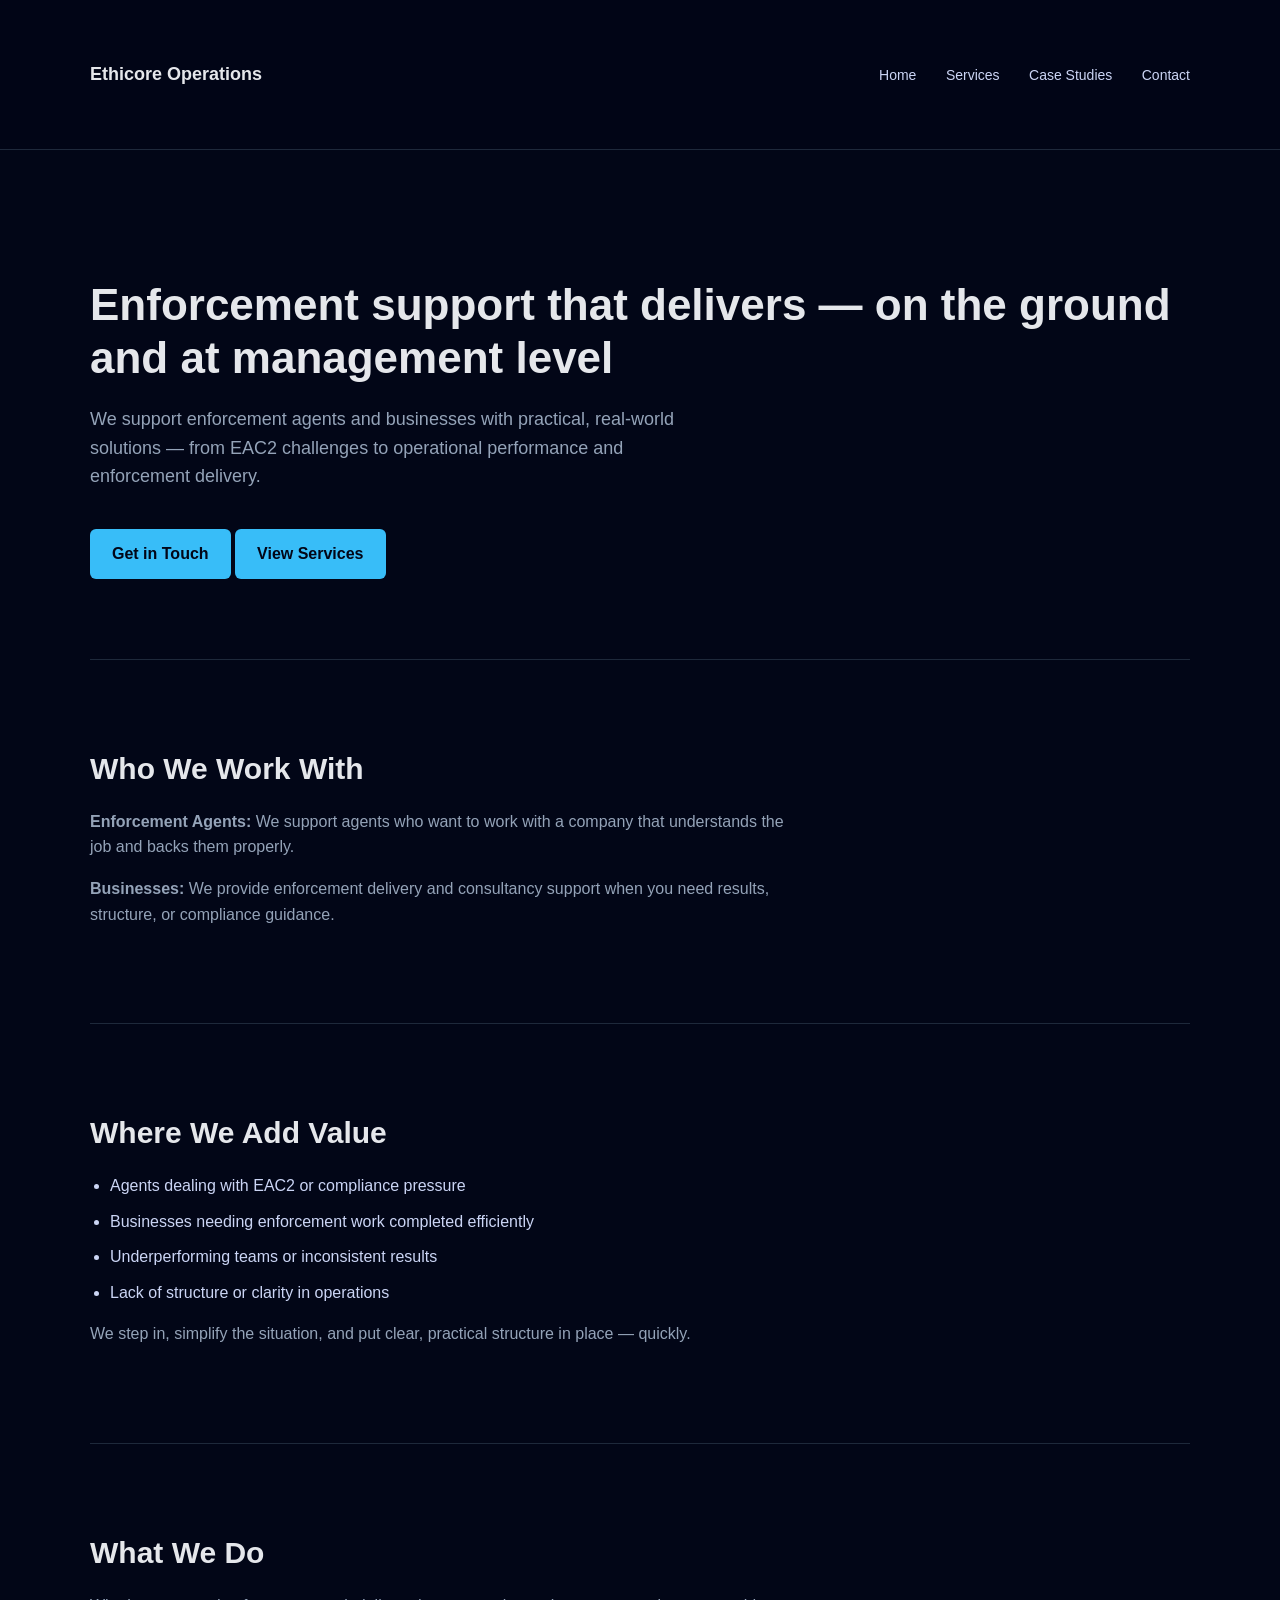
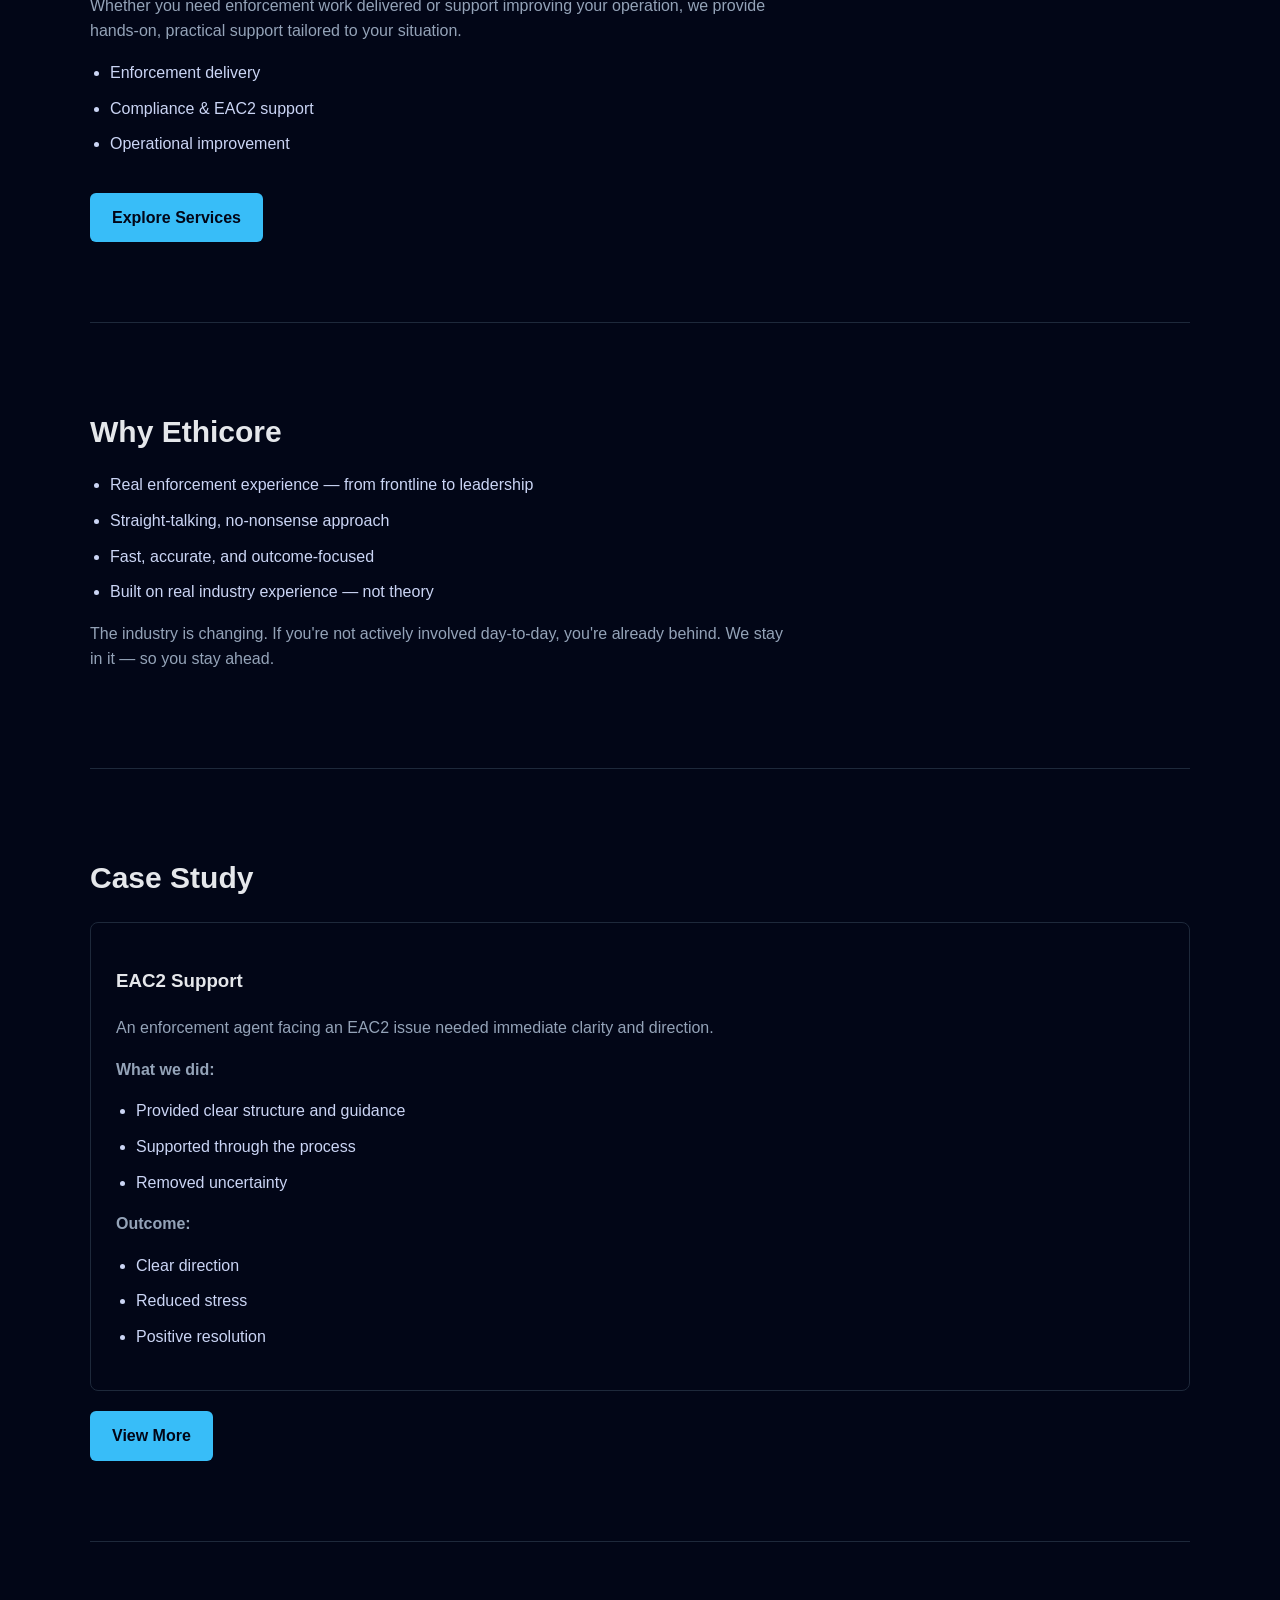
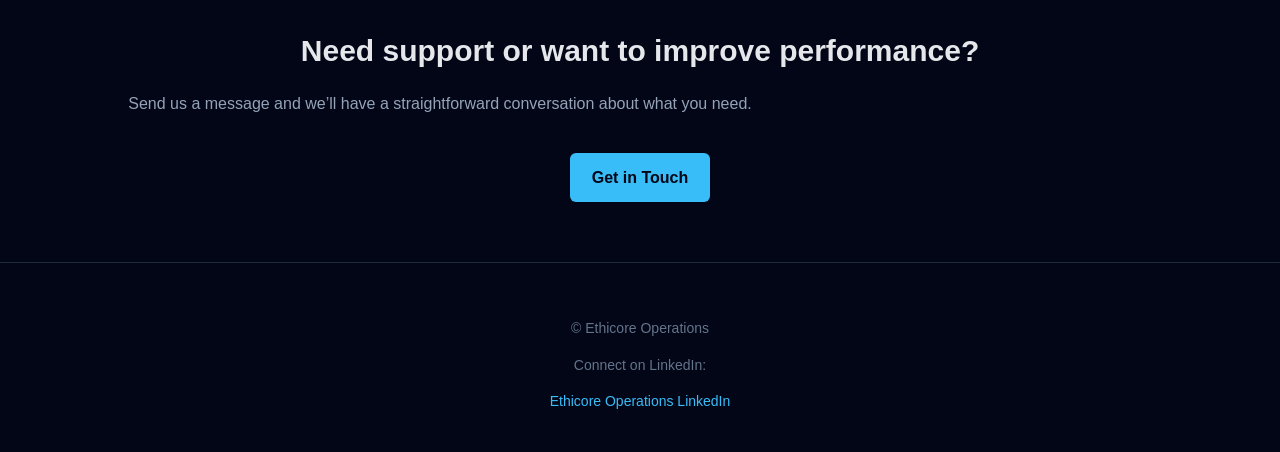
==== index.html @ 74d8255e "Add files via upload" ====
<!DOCTYPE html>
<html>
<head>
    <title>Ethicore Operations</title>
    <link rel="stylesheet" href="/styles.css">
</head>
<body>

<header>
    <div class="container">
        <nav>
            <div><strong>Ethicore Operations</strong></div>
            <div>
                <a href="index.html">Home</a>
                <a href="services.html">Services</a>
                <a href="case-studies.html">Case Studies</a>
                <a href="contact.html">Contact</a>
            </div>
        </nav>
    </div>
</header>

<!-- HERO -->
<div class="container hero">
    <h1>Enforcement support that delivers — on the ground and at management level</h1>
    <p>We support enforcement agents and businesses with practical, real-world solutions — from EAC2 challenges to operational performance and enforcement delivery.</p>
    <a class="button" href="contact.html">Get in Touch</a>
    <a class="button" href="services.html">View Services</a>
</div>

<!-- WHO WE WORK WITH -->
<div class="container section">
    <h2>Who We Work With</h2>
    <p><strong>Enforcement Agents:</strong> We support agents who want to work with a company that understands the job and backs them properly.</p>
    <p><strong>Businesses:</strong> We provide enforcement delivery and consultancy support when you need results, structure, or compliance guidance.</p>
</div>

<!-- PROBLEMS -->
<div class="container section">
    <h2>Where We Add Value</h2>
    <ul>
        <li>Agents dealing with EAC2 or compliance pressure</li>
        <li>Businesses needing enforcement work completed efficiently</li>
        <li>Underperforming teams or inconsistent results</li>
        <li>Lack of structure or clarity in operations</li>
    </ul>

    <p>We step in, simplify the situation, and put clear, practical structure in place — quickly.</p>
</div>

<!-- SERVICES SNAPSHOT -->
<div class="container section">
    <h2>What We Do</h2>
    <p>Whether you need enforcement work delivered or support improving your operation, we provide hands-on, practical support tailored to your situation.</p>
    
    <ul>
        <li>Enforcement delivery</li>
        <li>Compliance & EAC2 support</li>
        <li>Operational improvement</li>
    </ul>

    <a class="button" href="services.html">Explore Services</a>
</div>

<!-- WHY US -->
<div class="container section">
    <h2>Why Ethicore</h2>
    <ul>
        <li>Real enforcement experience — from frontline to leadership</li>
        <li>Straight-talking, no-nonsense approach</li>
        <li>Fast, accurate, and outcome-focused</li>
        <li>Built on real industry experience — not theory</li>
    </ul>

    <p>The industry is changing. If you're not actively involved day-to-day, you're already behind. We stay in it — so you stay ahead.</p>
</div>

<!-- CASE STUDY PREVIEW -->
<div class="container section">
    <h2>Case Study</h2>

    <div class="card">
        <h3>EAC2 Support</h3>
        <p>An enforcement agent facing an EAC2 issue needed immediate clarity and direction.</p>

        <p><strong>What we did:</strong></p>
        <ul>
            <li>Provided clear structure and guidance</li>
            <li>Supported through the process</li>
            <li>Removed uncertainty</li>
        </ul>

        <p><strong>Outcome:</strong></p>
        <ul>
            <li>Clear direction</li>
            <li>Reduced stress</li>
            <li>Positive resolution</li>
        </ul>
    </div>

    <a class="button" href="case-studies.html">View More</a>
</div>

<!-- CTA -->
<div class="container section cta">
    <h2>Need support or want to improve performance?</h2>
    <p>Send us a message and we’ll have a straightforward conversation about what you need.</p>
    <a class="button" href="contact.html">Get in Touch</a>
</div>

<!-- FOOTER -->
<div class="footer">
    <p>© Ethicore Operations</p>
    <p>Connect on LinkedIn:</p>
    <a href="https://www.linkedin.com/company/ethicore-operations/" target="_blank">
        Ethicore Operations LinkedIn
    </a>
</div>

</body>
</html>
---- styles.css ----
/* RESET */
body {
    margin: 0;
    font-family: -apple-system, BlinkMacSystemFont, "Segoe UI", Roboto, Arial, sans-serif;
    background-color: #020617;
    color: #e5e7eb;
    line-height: 1.6;
}

/* LAYOUT */
.container {
    width: 90%;
    max-width: 1100px;
    margin: auto;
    padding: 60px 0;
}

/* HEADER */
header {
    background: rgba(2, 6, 23, 0.9);
    border-bottom: 1px solid #1e293b;
    position: sticky;
    top: 0;
    backdrop-filter: blur(6px);
    z-index: 100;
}

nav {
    display: flex;
    justify-content: space-between;
    align-items: center;
}

nav strong {
    font-size: 18px;
}

nav a {
    color: #cbd5f5;
    margin-left: 25px;
    text-decoration: none;
    font-size: 14px;
    transition: 0.2s;
}

nav a:hover {
    color: #38bdf8;
}

/* HERO */
.hero {
    padding: 100px 0 80px 0;
}

.hero h1 {
    font-size: 44px;
    line-height: 1.2;
    margin-bottom: 20px;
}

.hero p {
    font-size: 18px;
    color: #94a3b8;
    max-width: 600px;
}

/* SECTIONS */
.section {
    border-top: 1px solid #1e293b;
}

.section h2 {
    font-size: 30px;
    margin-bottom: 10px;
}

.section p {
    color: #94a3b8;
    max-width: 700px;
}

/* LISTS */
ul {
    padding-left: 20px;
}

ul li {
    margin-bottom: 10px;
    color: #cbd5f5;
}

/* BUTTONS */
.button {
    display: inline-block;
    padding: 12px 22px;
    background: #38bdf8;
    color: #020617;
    text-decoration: none;
    margin-top: 20px;
    border-radius: 6px;
    font-weight: 600;
    transition: all 0.25s ease;
}

.button:hover {
    background: #0ea5e9;
    transform: translateY(-2px);
}

/* CARD STYLE (for case studies later) */
.card {
    background: #020617;
    border: 1px solid #1e293b;
    padding: 25px;
    border-radius: 8px;
    margin-top: 20px;
}

/* CTA SECTION */
.cta {
    text-align: center;
}

.cta h2 {
    margin-bottom: 10px;
}

/* FOOTER */
.footer {
    text-align: center;
    padding: 40px 20px;
    background: #020617;
    border-top: 1px solid #1e293b;
    font-size: 14px;
    color: #64748b;
}

.footer a {
    color: #38bdf8;
    text-decoration: none;
}

.footer a:hover {
    text-decoration: underline;
}

/* SPACING IMPROVEMENTS */
.section + .section {
    margin-top: 20px;
}
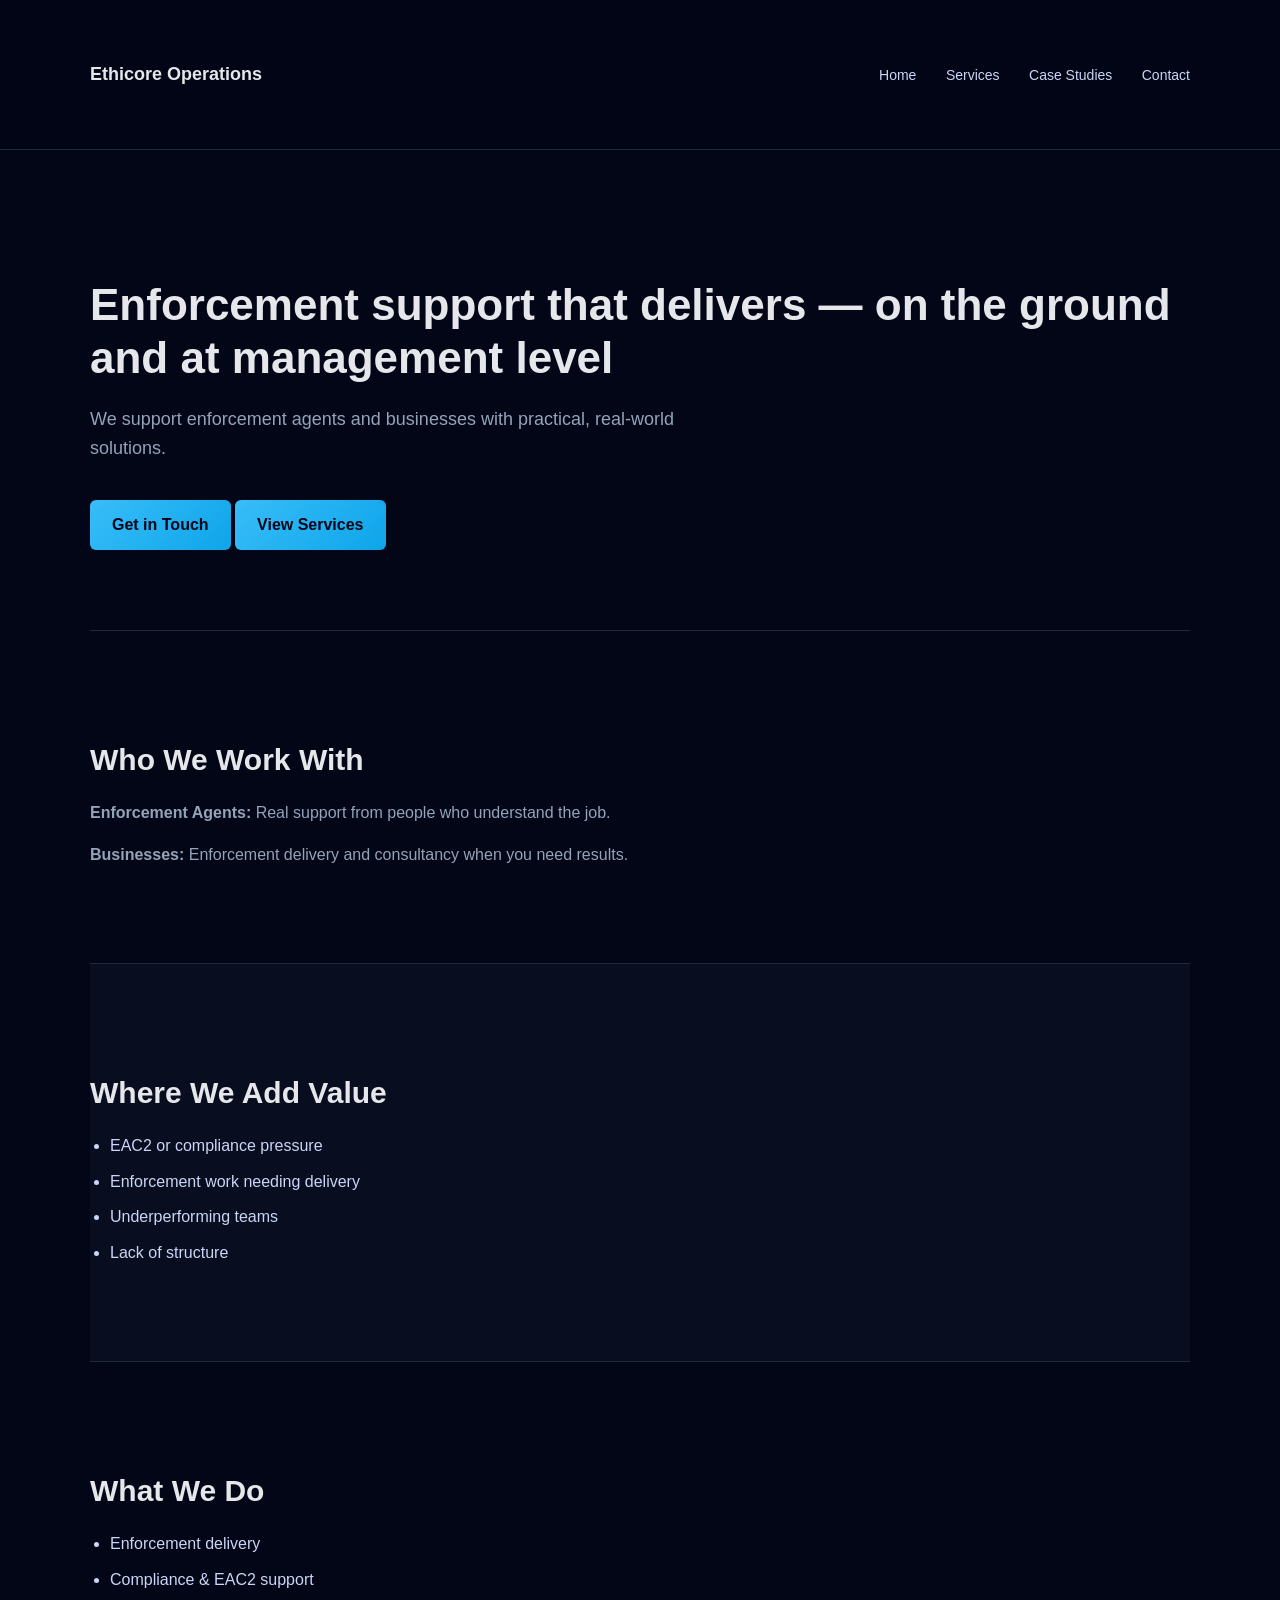
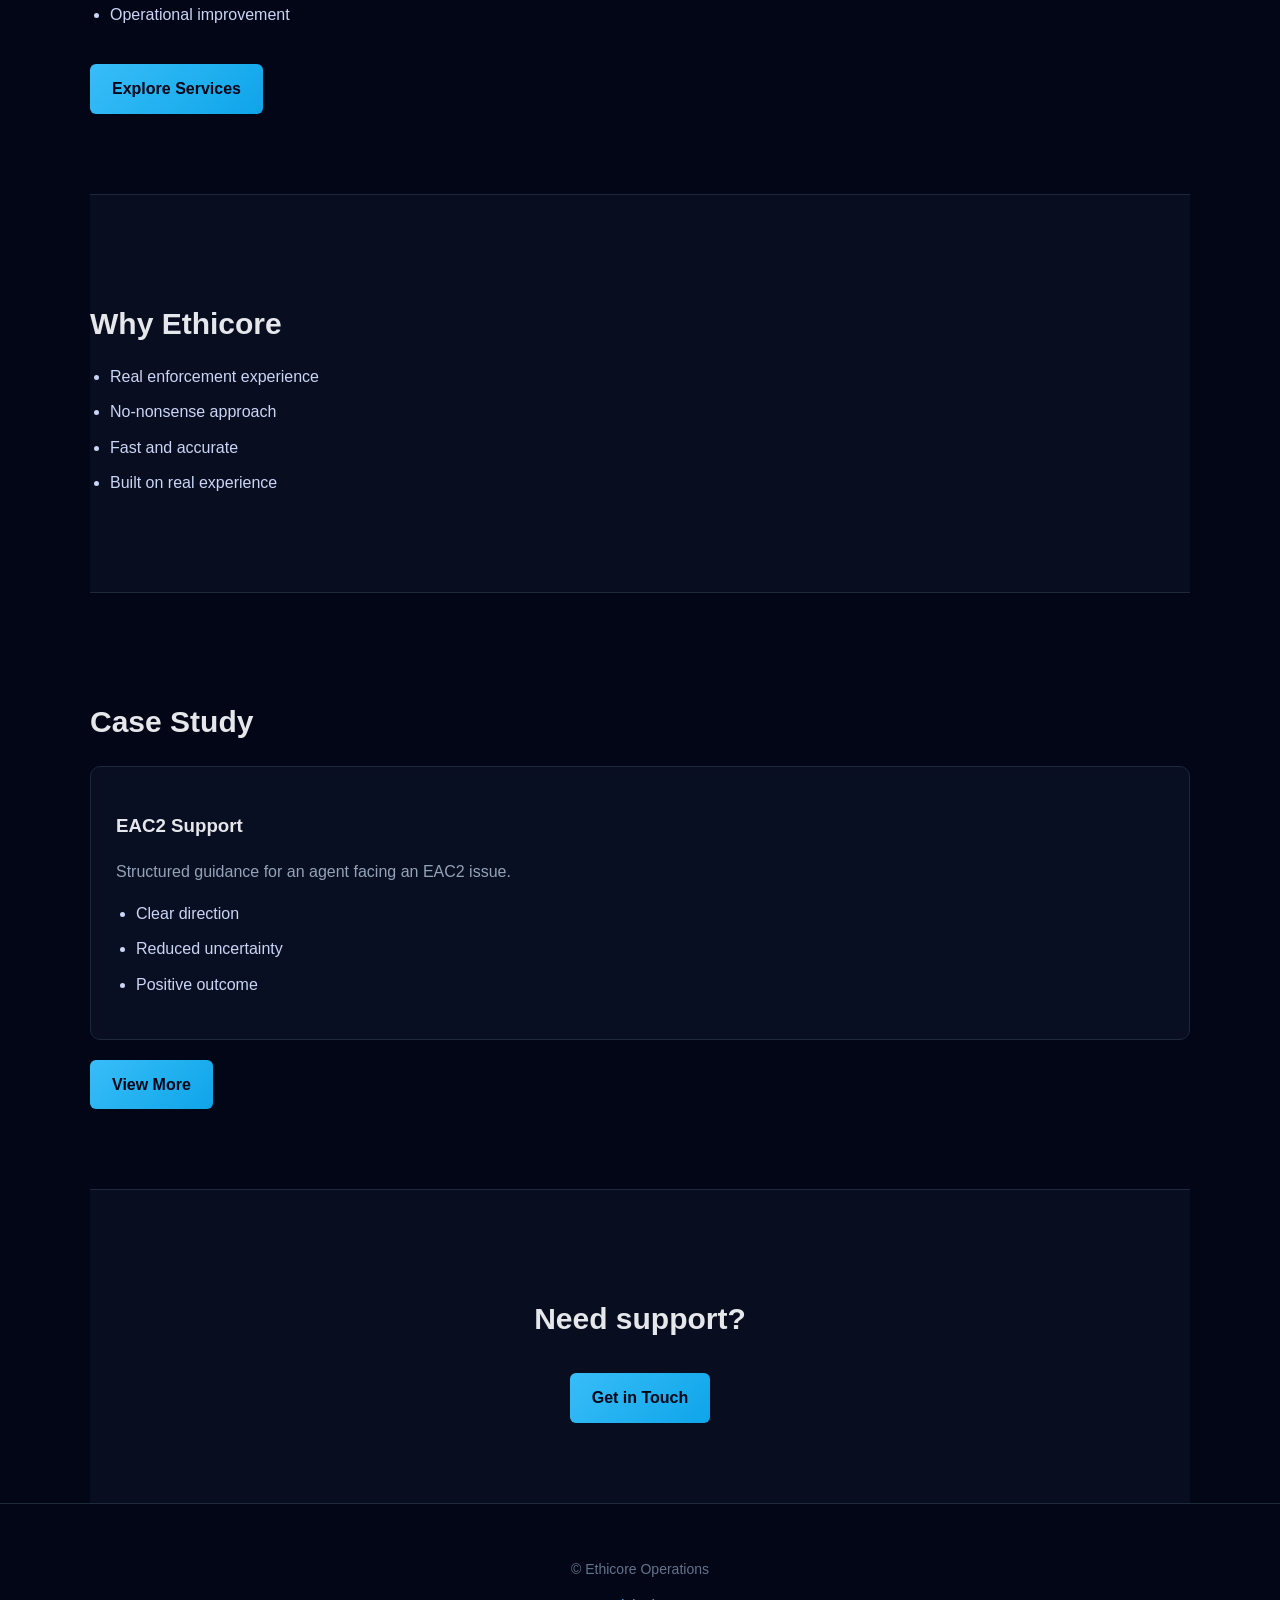
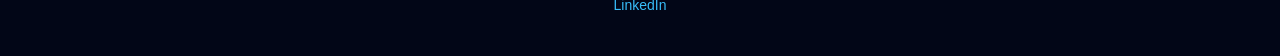
==== commit 472576db: "Add files via upload" ====
--- a/index.html
+++ b/index.html
@@ -23,97 +23,72 @@
 <!-- HERO -->
 <div class="container hero">
     <h1>Enforcement support that delivers — on the ground and at management level</h1>
-    <p>We support enforcement agents and businesses with practical, real-world solutions — from EAC2 challenges to operational performance and enforcement delivery.</p>
+    <p>We support enforcement agents and businesses with practical, real-world solutions.</p>
     <a class="button" href="contact.html">Get in Touch</a>
     <a class="button" href="services.html">View Services</a>
 </div>
 
-<!-- WHO WE WORK WITH -->
 <div class="container section">
     <h2>Who We Work With</h2>
-    <p><strong>Enforcement Agents:</strong> We support agents who want to work with a company that understands the job and backs them properly.</p>
-    <p><strong>Businesses:</strong> We provide enforcement delivery and consultancy support when you need results, structure, or compliance guidance.</p>
+    <p><strong>Enforcement Agents:</strong> Real support from people who understand the job.</p>
+    <p><strong>Businesses:</strong> Enforcement delivery and consultancy when you need results.</p>
 </div>
 
-<!-- PROBLEMS -->
-<div class="container section">
+<div class="container section alt">
     <h2>Where We Add Value</h2>
     <ul>
-        <li>Agents dealing with EAC2 or compliance pressure</li>
-        <li>Businesses needing enforcement work completed efficiently</li>
-        <li>Underperforming teams or inconsistent results</li>
-        <li>Lack of structure or clarity in operations</li>
+        <li>EAC2 or compliance pressure</li>
+        <li>Enforcement work needing delivery</li>
+        <li>Underperforming teams</li>
+        <li>Lack of structure</li>
     </ul>
-
-    <p>We step in, simplify the situation, and put clear, practical structure in place — quickly.</p>
 </div>
 
-<!-- SERVICES SNAPSHOT -->
 <div class="container section">
     <h2>What We Do</h2>
-    <p>Whether you need enforcement work delivered or support improving your operation, we provide hands-on, practical support tailored to your situation.</p>
-    
     <ul>
         <li>Enforcement delivery</li>
         <li>Compliance & EAC2 support</li>
         <li>Operational improvement</li>
     </ul>
-
     <a class="button" href="services.html">Explore Services</a>
 </div>
 
-<!-- WHY US -->
-<div class="container section">
+<div class="container section alt">
     <h2>Why Ethicore</h2>
     <ul>
-        <li>Real enforcement experience — from frontline to leadership</li>
-        <li>Straight-talking, no-nonsense approach</li>
-        <li>Fast, accurate, and outcome-focused</li>
-        <li>Built on real industry experience — not theory</li>
+        <li>Real enforcement experience</li>
+        <li>No-nonsense approach</li>
+        <li>Fast and accurate</li>
+        <li>Built on real experience</li>
     </ul>
-
-    <p>The industry is changing. If you're not actively involved day-to-day, you're already behind. We stay in it — so you stay ahead.</p>
 </div>
 
-<!-- CASE STUDY PREVIEW -->
 <div class="container section">
     <h2>Case Study</h2>
 
     <div class="card">
         <h3>EAC2 Support</h3>
-        <p>An enforcement agent facing an EAC2 issue needed immediate clarity and direction.</p>
-
-        <p><strong>What we did:</strong></p>
-        <ul>
-            <li>Provided clear structure and guidance</li>
-            <li>Supported through the process</li>
-            <li>Removed uncertainty</li>
-        </ul>
-
-        <p><strong>Outcome:</strong></p>
+        <p>Structured guidance for an agent facing an EAC2 issue.</p>
         <ul>
             <li>Clear direction</li>
-            <li>Reduced stress</li>
-            <li>Positive resolution</li>
+            <li>Reduced uncertainty</li>
+            <li>Positive outcome</li>
         </ul>
     </div>
 
     <a class="button" href="case-studies.html">View More</a>
 </div>
 
-<!-- CTA -->
-<div class="container section cta">
-    <h2>Need support or want to improve performance?</h2>
-    <p>Send us a message and we’ll have a straightforward conversation about what you need.</p>
+<div class="container section alt cta">
+    <h2>Need support?</h2>
     <a class="button" href="contact.html">Get in Touch</a>
 </div>
 
-<!-- FOOTER -->
 <div class="footer">
     <p>© Ethicore Operations</p>
-    <p>Connect on LinkedIn:</p>
     <a href="https://www.linkedin.com/company/ethicore-operations/" target="_blank">
-        Ethicore Operations LinkedIn
+        LinkedIn
     </a>
 </div>
 
--- a/styles.css
+++ b/styles.css
@@ -2,7 +2,7 @@
 body {
     margin: 0;
     font-family: -apple-system, BlinkMacSystemFont, "Segoe UI", Roboto, Arial, sans-serif;
-    background-color: #020617;
+    background: linear-gradient(180deg, #020617 0%, #020617 100%);
     color: #e5e7eb;
     line-height: 1.6;
 }
@@ -66,9 +66,16 @@
 
 /* SECTIONS */
 .section {
+    padding: 80px 0;
     border-top: 1px solid #1e293b;
 }
 
+/* OPTIONAL ALT BACKGROUND (use class="section alt" in HTML if needed) */
+.section.alt {
+    background: rgba(15, 23, 42, 0.5);
+}
+
+/* HEADINGS */
 .section h2 {
     font-size: 30px;
     margin-bottom: 10px;
@@ -93,7 +100,7 @@
 .button {
     display: inline-block;
     padding: 12px 22px;
-    background: #38bdf8;
+    background: linear-gradient(135deg, #38bdf8, #0ea5e9);
     color: #020617;
     text-decoration: none;
     margin-top: 20px;
@@ -103,20 +110,27 @@
 }
 
 .button:hover {
-    background: #0ea5e9;
     transform: translateY(-2px);
+    box-shadow: 0 8px 20px rgba(56, 189, 248, 0.3);
 }
 
-/* CARD STYLE (for case studies later) */
+/* CARDS */
 .card {
-    background: #020617;
+    background: rgba(15, 23, 42, 0.6);
     border: 1px solid #1e293b;
     padding: 25px;
-    border-radius: 8px;
+    border-radius: 10px;
     margin-top: 20px;
+    backdrop-filter: blur(6px);
+    transition: 0.25s;
 }
 
-/* CTA SECTION */
+.card:hover {
+    border-color: #38bdf8;
+    transform: translateY(-3px);
+}
+
+/* CTA */
 .cta {
     text-align: center;
 }
@@ -142,9 +156,4 @@
 
 .footer a:hover {
     text-decoration: underline;
-}
-
-/* SPACING IMPROVEMENTS */
-.section + .section {
-    margin-top: 20px;
 }
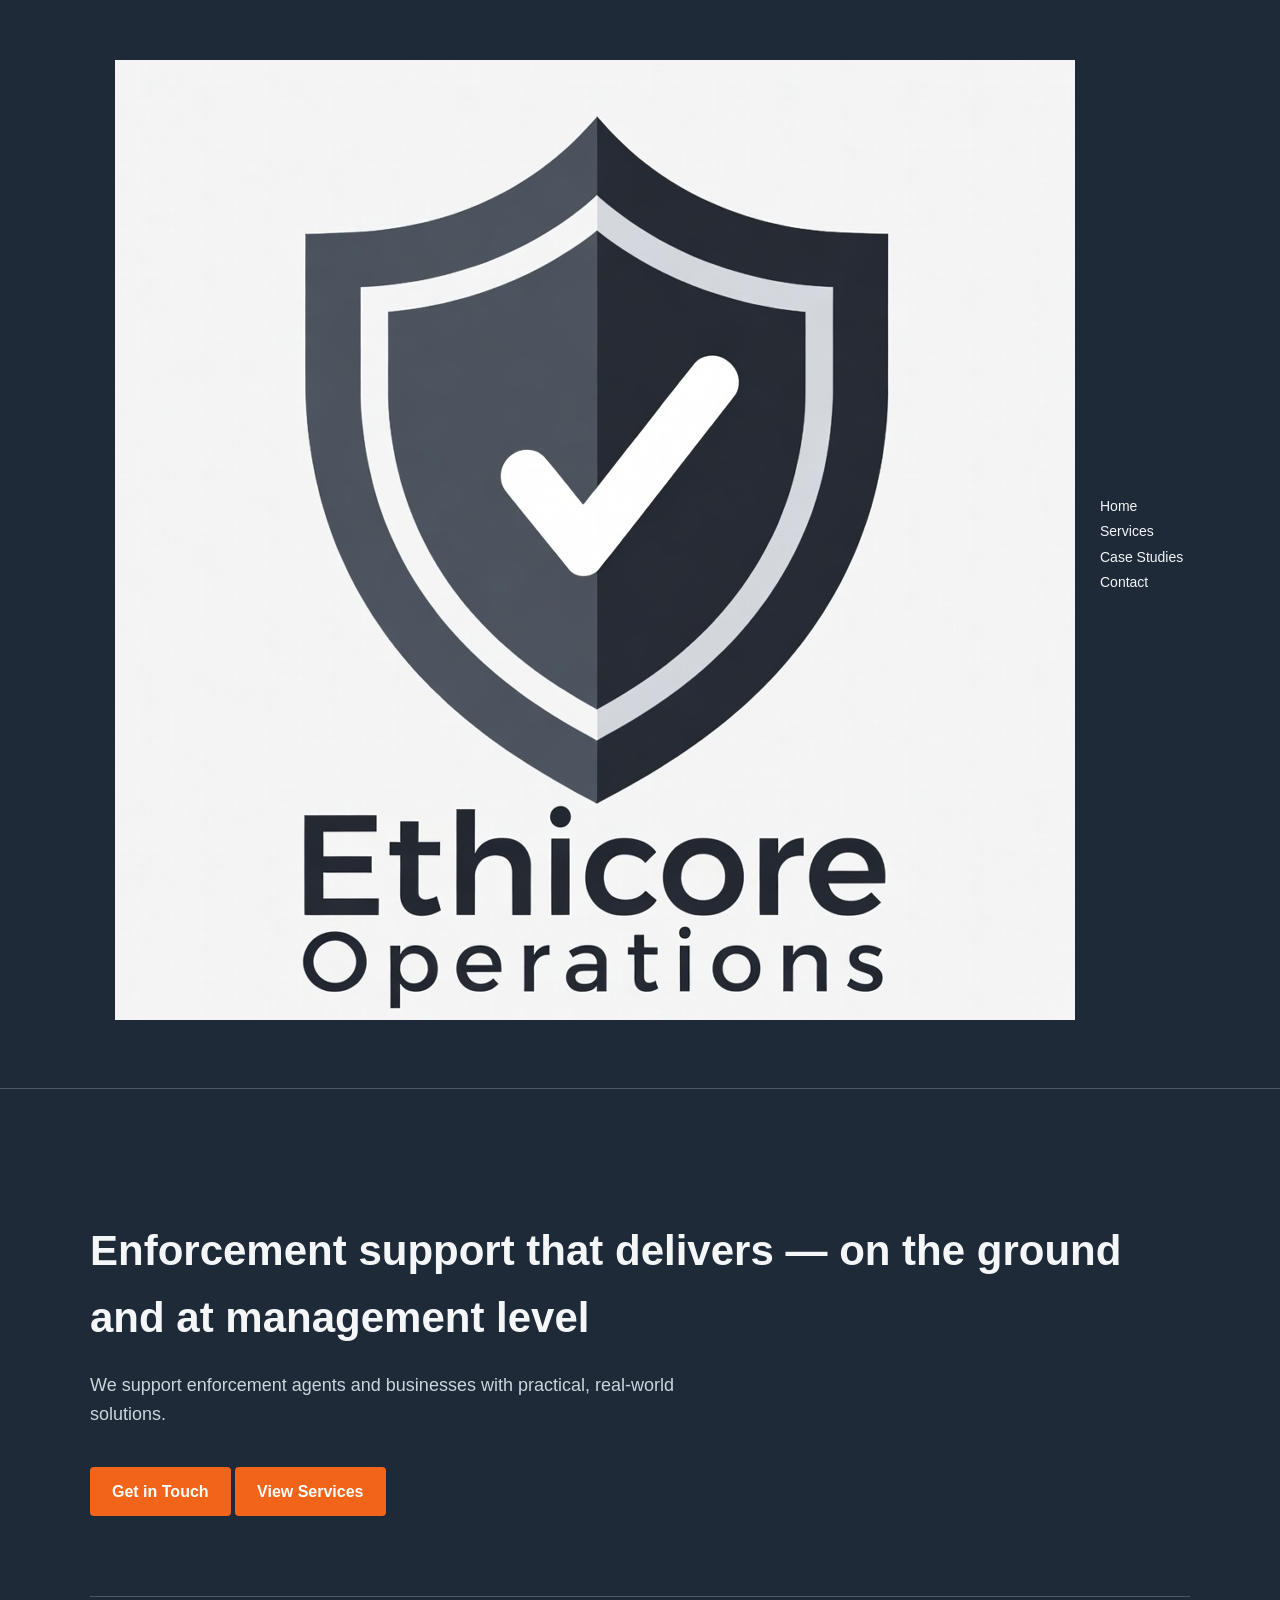
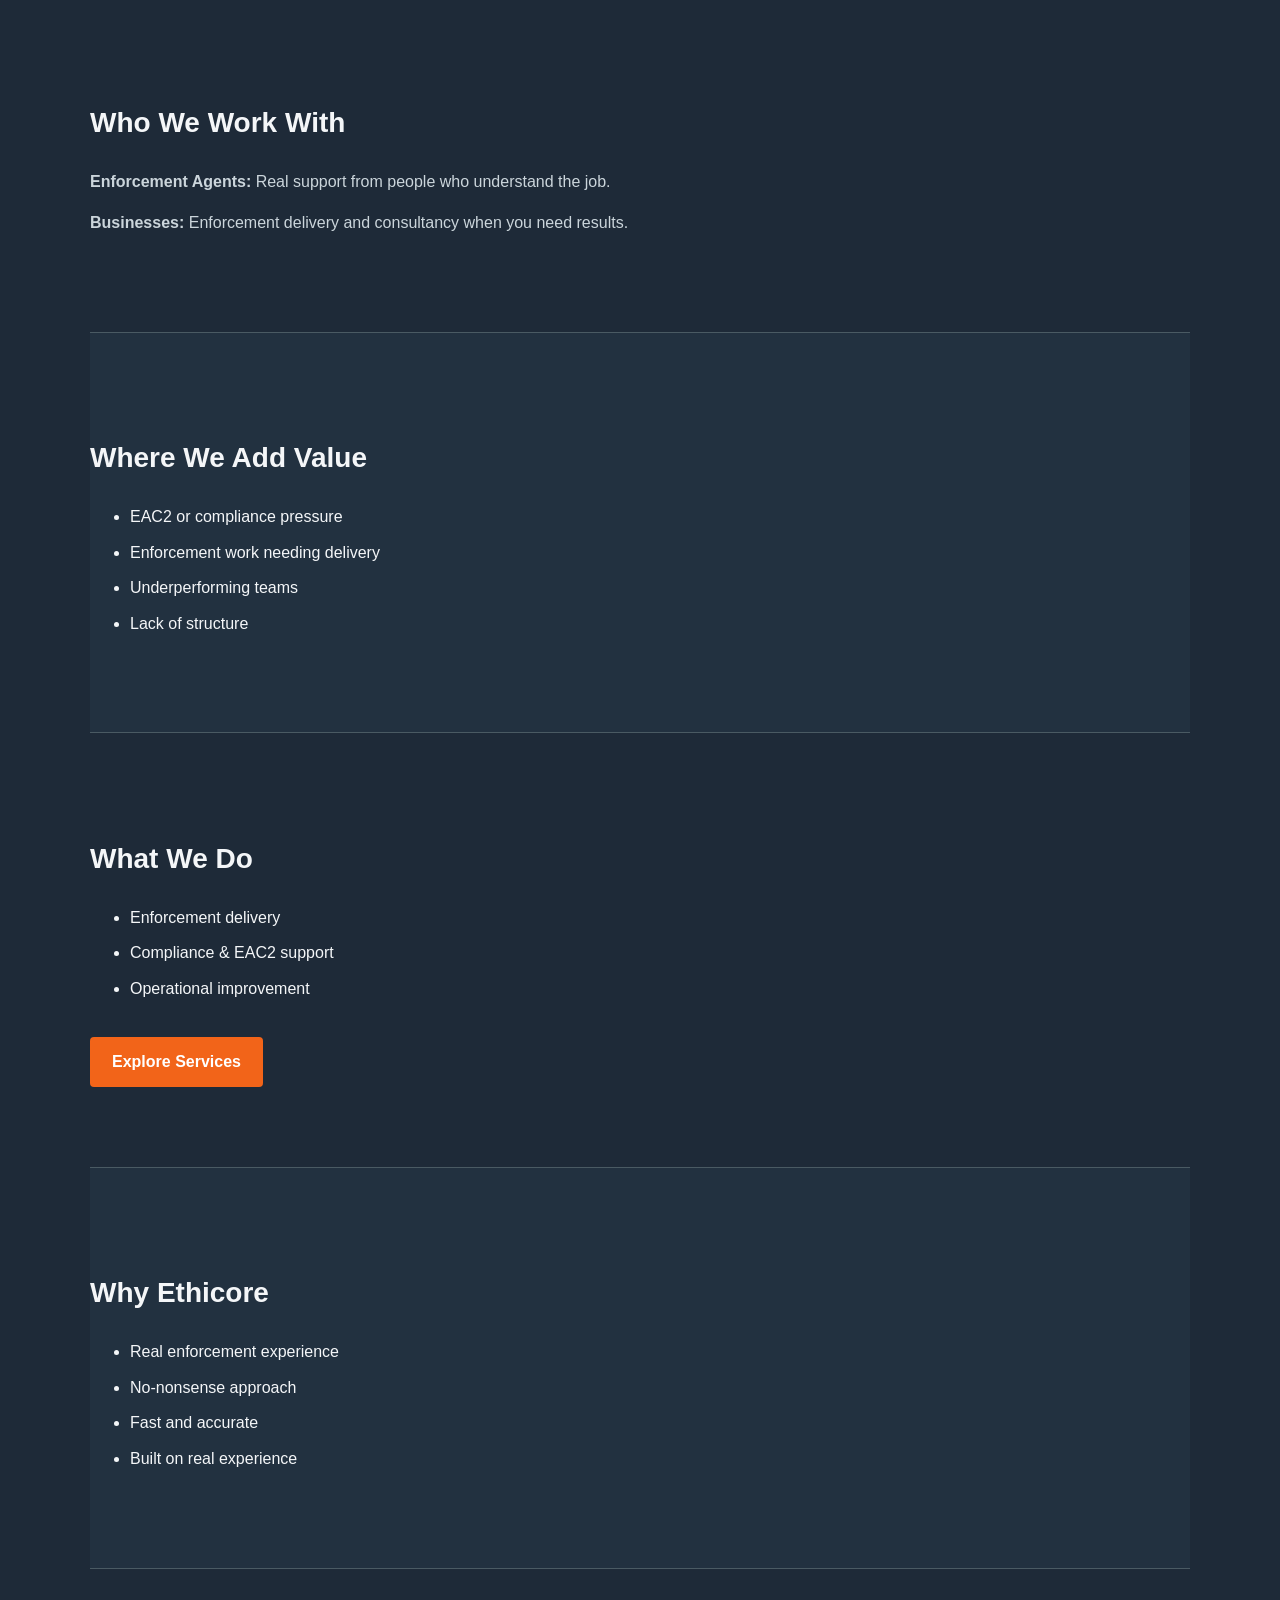
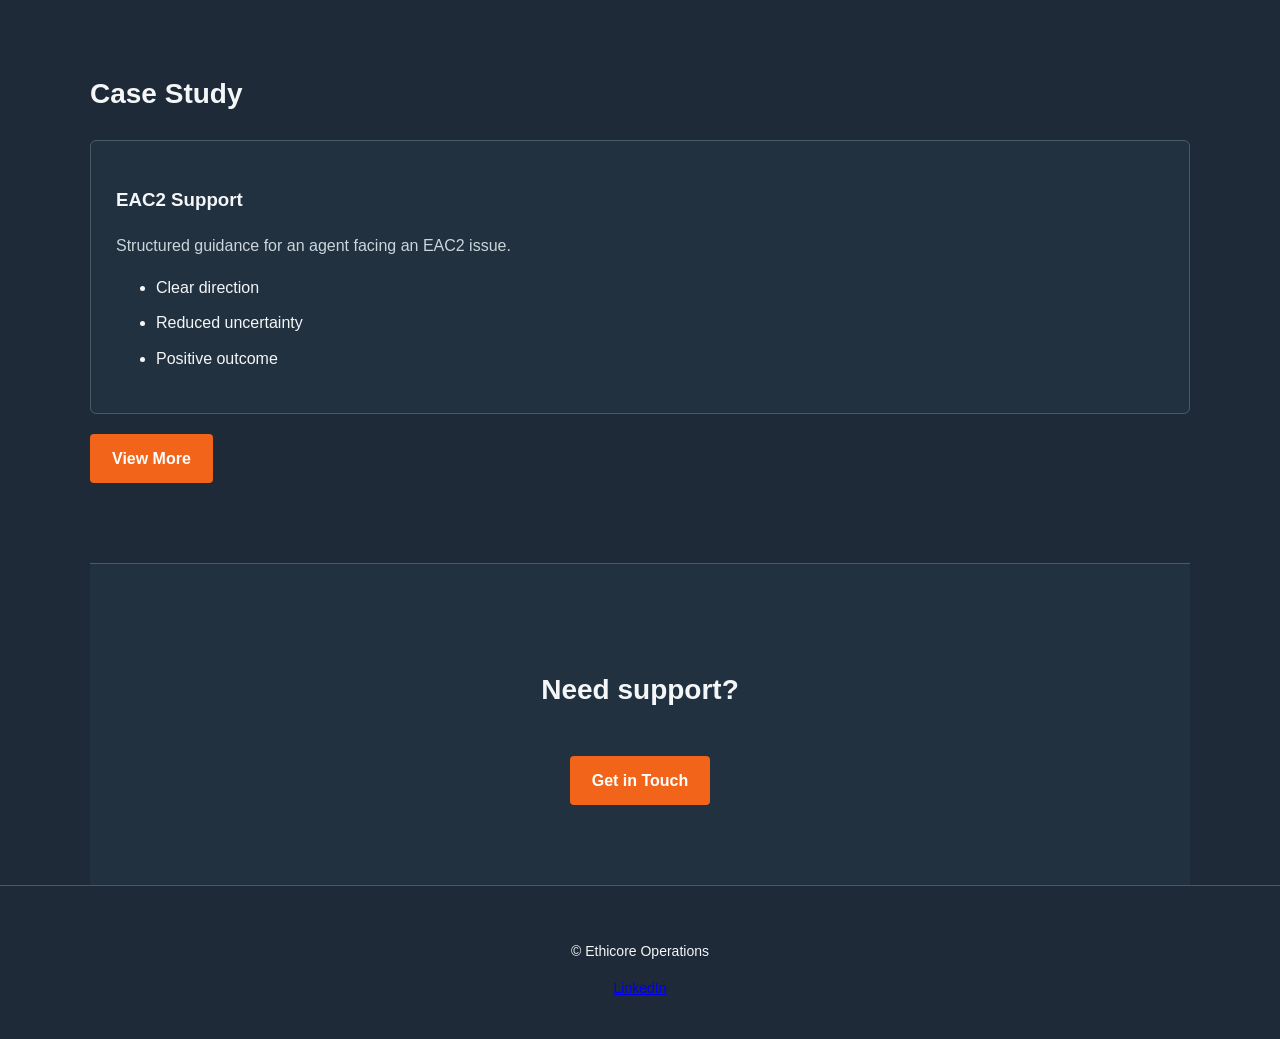
==== commit 09954809: "Add files via upload" ====
--- a/index.html
+++ b/index.html
@@ -9,7 +9,11 @@
 <header>
     <div class="container">
         <nav>
-            <div><strong>Ethicore Operations</strong></div>
+            <div class="logo-container">
+    <a href="index.html">
+        <img src="/images/logo.jpg" alt="Ethicore Operations" class="logo">
+    </a>
+</div>
             <div>
                 <a href="index.html">Home</a>
                 <a href="services.html">Services</a>
--- a/styles.css
+++ b/styles.css
@@ -1,9 +1,9 @@
 /* RESET */
 body {
     margin: 0;
-    font-family: -apple-system, BlinkMacSystemFont, "Segoe UI", Roboto, Arial, sans-serif;
-    background: linear-gradient(180deg, #020617 0%, #020617 100%);
-    color: #e5e7eb;
+    font-family: Inter, Arial, sans-serif;
+    background-color: #1E2A38;
+    color: #F4F6F8;
     line-height: 1.6;
 }
 
@@ -17,11 +17,10 @@
 
 /* HEADER */
 header {
-    background: rgba(2, 6, 23, 0.9);
-    border-bottom: 1px solid #1e293b;
+    background: #1E2A38;
+    border-bottom: 1px solid #4A5A63;
     position: sticky;
     top: 0;
-    backdrop-filter: blur(6px);
     z-index: 100;
 }
 
@@ -32,102 +31,90 @@
 }
 
 nav strong {
+    font-family: Poppins, sans-serif;
     font-size: 18px;
 }
 
 nav a {
-    color: #cbd5f5;
+    color: #F4F6F8;
     margin-left: 25px;
     text-decoration: none;
     font-size: 14px;
-    transition: 0.2s;
 }
 
 nav a:hover {
-    color: #38bdf8;
+    color: #F26419;
 }
 
 /* HERO */
 .hero {
     padding: 100px 0 80px 0;
+    background: linear-gradient(rgba(30,42,56,0.9), rgba(30,42,56,0.95)),
+                url('/images/enforcement-bg.jpg');
+    background-size: cover;
+    background-position: center;
 }
 
 .hero h1 {
-    font-size: 44px;
-    line-height: 1.2;
+    font-family: Poppins, sans-serif;
+    font-size: 42px;
     margin-bottom: 20px;
 }
 
 .hero p {
     font-size: 18px;
-    color: #94a3b8;
+    color: #cbd5db;
     max-width: 600px;
 }
 
 /* SECTIONS */
 .section {
     padding: 80px 0;
-    border-top: 1px solid #1e293b;
+    border-top: 1px solid #4A5A63;
 }
 
-/* OPTIONAL ALT BACKGROUND (use class="section alt" in HTML if needed) */
 .section.alt {
-    background: rgba(15, 23, 42, 0.5);
+    background: #223140;
 }
 
 /* HEADINGS */
 .section h2 {
-    font-size: 30px;
+    font-family: Poppins, sans-serif;
+    font-size: 28px;
+}
+
+.section p {
+    color: #cbd5db;
+}
+
+/* LISTS */
+ul li {
     margin-bottom: 10px;
 }
 
-.section p {
-    color: #94a3b8;
-    max-width: 700px;
-}
-
-/* LISTS */
-ul {
-    padding-left: 20px;
-}
-
-ul li {
-    margin-bottom: 10px;
-    color: #cbd5f5;
-}
-
-/* BUTTONS */
+/* BUTTONS (KEY BRAND FEATURE) */
 .button {
     display: inline-block;
     padding: 12px 22px;
-    background: linear-gradient(135deg, #38bdf8, #0ea5e9);
-    color: #020617;
+    background: #F26419;
+    color: #ffffff;
     text-decoration: none;
     margin-top: 20px;
-    border-radius: 6px;
+    border-radius: 4px;
     font-weight: 600;
-    transition: all 0.25s ease;
 }
 
 .button:hover {
-    transform: translateY(-2px);
-    box-shadow: 0 8px 20px rgba(56, 189, 248, 0.3);
+    background: #d65314;
 }
 
 /* CARDS */
 .card {
-    background: rgba(15, 23, 42, 0.6);
-    border: 1px solid #1e293b;
+    background: #223140;
+    border: 1px solid #4A5A63;
     padding: 25px;
-    border-radius: 10px;
+    border-radius: 6px;
     margin-top: 20px;
-    backdrop-filter: blur(6px);
-    transition: 0.25s;
-}
-
-.card:hover {
-    border-color: #38bdf8;
-    transform: translateY(-3px);
 }
 
 /* CTA */
@@ -135,25 +122,11 @@
     text-align: center;
 }
 
-.cta h2 {
-    margin-bottom: 10px;
-}
-
 /* FOOTER */
 .footer {
     text-align: center;
-    padding: 40px 20px;
-    background: #020617;
-    border-top: 1px solid #1e293b;
+    padding: 40px;
+    background: #1E2A38;
+    border-top: 1px solid #4A5A63;
     font-size: 14px;
-    color: #64748b;
-}
-
-.footer a {
-    color: #38bdf8;
-    text-decoration: none;
-}
-
-.footer a:hover {
-    text-decoration: underline;
 }
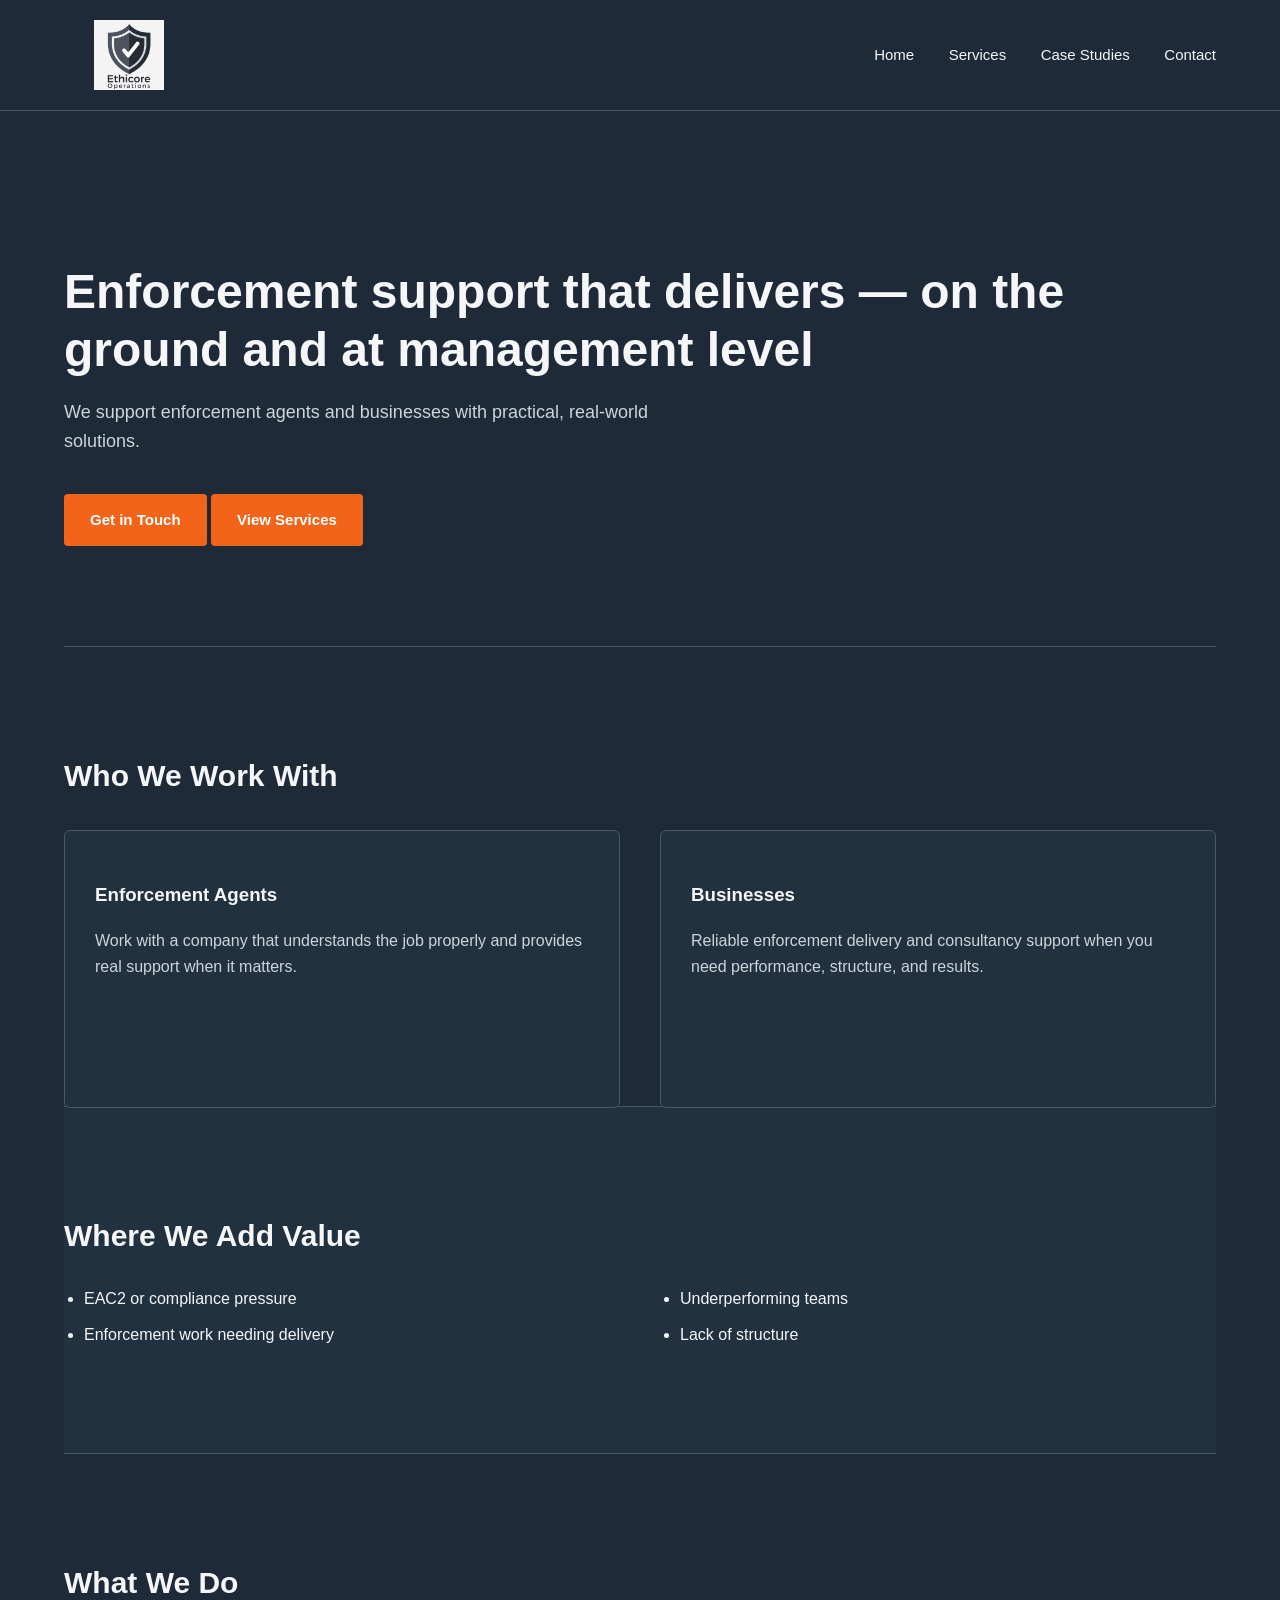
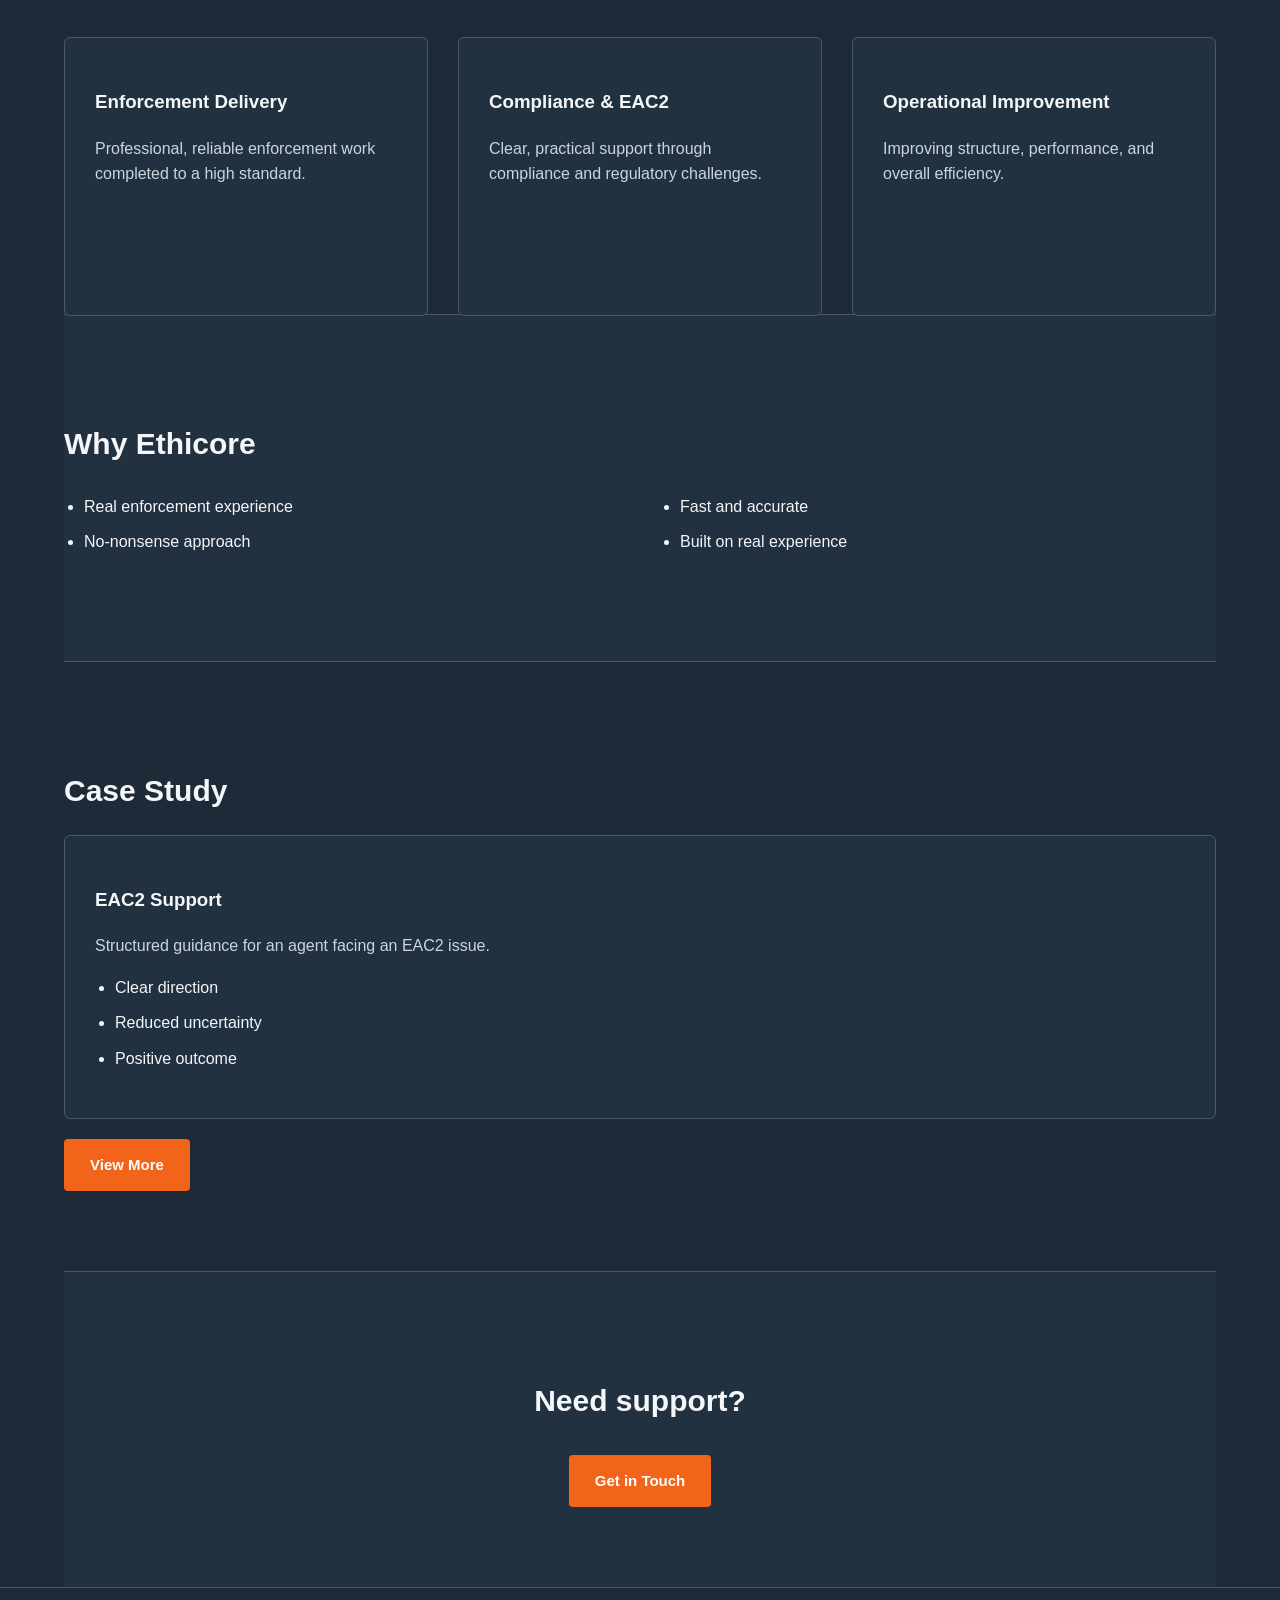
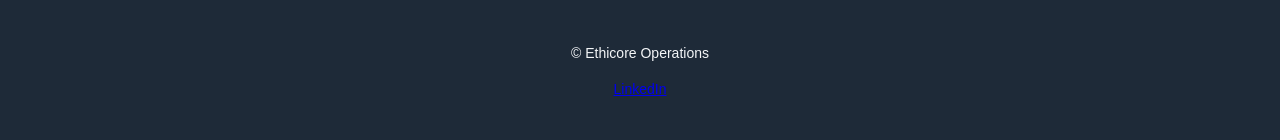
==== commit 3f168c8b: "Add files via upload" ====
--- a/index.html
+++ b/index.html
@@ -10,10 +10,10 @@
     <div class="container">
         <nav>
             <div class="logo-container">
-    <a href="index.html">
-        <img src="/images/logo.jpg" alt="Ethicore Operations" class="logo">
-    </a>
-</div>
+                <a href="index.html">
+                    <img src="/images/logo.jpg" alt="Ethicore Operations" class="logo">
+                </a>
+            </div>
             <div>
                 <a href="index.html">Home</a>
                 <a href="services.html">Services</a>
@@ -32,42 +32,80 @@
     <a class="button" href="services.html">View Services</a>
 </div>
 
+<!-- WHO WE WORK WITH -->
 <div class="container section">
     <h2>Who We Work With</h2>
-    <p><strong>Enforcement Agents:</strong> Real support from people who understand the job.</p>
-    <p><strong>Businesses:</strong> Enforcement delivery and consultancy when you need results.</p>
+
+    <div class="grid-2">
+        <div class="card">
+            <h3>Enforcement Agents</h3>
+            <p>Work with a company that understands the job properly and provides real support when it matters.</p>
+        </div>
+
+        <div class="card">
+            <h3>Businesses</h3>
+            <p>Reliable enforcement delivery and consultancy support when you need performance, structure, and results.</p>
+        </div>
+    </div>
 </div>
 
+<!-- VALUE -->
 <div class="container section alt">
     <h2>Where We Add Value</h2>
-    <ul>
-        <li>EAC2 or compliance pressure</li>
-        <li>Enforcement work needing delivery</li>
-        <li>Underperforming teams</li>
-        <li>Lack of structure</li>
-    </ul>
+
+    <div class="grid-2">
+        <ul>
+            <li>EAC2 or compliance pressure</li>
+            <li>Enforcement work needing delivery</li>
+        </ul>
+
+        <ul>
+            <li>Underperforming teams</li>
+            <li>Lack of structure</li>
+        </ul>
+    </div>
 </div>
 
+<!-- SERVICES -->
 <div class="container section">
     <h2>What We Do</h2>
-    <ul>
-        <li>Enforcement delivery</li>
-        <li>Compliance & EAC2 support</li>
-        <li>Operational improvement</li>
-    </ul>
-    <a class="button" href="services.html">Explore Services</a>
+
+    <div class="grid-3">
+        <div class="card">
+            <h3>Enforcement Delivery</h3>
+            <p>Professional, reliable enforcement work completed to a high standard.</p>
+        </div>
+
+        <div class="card">
+            <h3>Compliance & EAC2</h3>
+            <p>Clear, practical support through compliance and regulatory challenges.</p>
+        </div>
+
+        <div class="card">
+            <h3>Operational Improvement</h3>
+            <p>Improving structure, performance, and overall efficiency.</p>
+        </div>
+    </div>
 </div>
 
+<!-- WHY -->
 <div class="container section alt">
     <h2>Why Ethicore</h2>
-    <ul>
-        <li>Real enforcement experience</li>
-        <li>No-nonsense approach</li>
-        <li>Fast and accurate</li>
-        <li>Built on real experience</li>
-    </ul>
+
+    <div class="grid-2">
+        <ul>
+            <li>Real enforcement experience</li>
+            <li>No-nonsense approach</li>
+        </ul>
+
+        <ul>
+            <li>Fast and accurate</li>
+            <li>Built on real experience</li>
+        </ul>
+    </div>
 </div>
 
+<!-- CASE -->
 <div class="container section">
     <h2>Case Study</h2>
 
@@ -84,6 +122,7 @@
     <a class="button" href="case-studies.html">View More</a>
 </div>
 
+<!-- CTA -->
 <div class="container section alt cta">
     <h2>Need support?</h2>
     <a class="button" href="contact.html">Get in Touch</a>
@@ -91,9 +130,7 @@
 
 <div class="footer">
     <p>© Ethicore Operations</p>
-    <a href="https://www.linkedin.com/company/ethicore-operations/" target="_blank">
-        LinkedIn
-    </a>
+    <a href="https://www.linkedin.com/company/ethicore-operations/" target="_blank">LinkedIn</a>
 </div>
 
 </body>
--- a/styles.css
+++ b/styles.css
@@ -7,10 +7,17 @@
     line-height: 1.6;
 }
 
+/* GLOBAL IMAGE SAFETY */
+img {
+    max-width: 100%;
+    height: auto;
+    display: block;
+}
+
 /* LAYOUT */
 .container {
     width: 90%;
-    max-width: 1100px;
+    max-width: 1200px;
     margin: auto;
     padding: 60px 0;
 }
@@ -24,22 +31,36 @@
     z-index: 100;
 }
 
+/* HEADER SPACING */
+header .container {
+    padding: 20px 0;
+}
+
+/* NAVIGATION */
 nav {
     display: flex;
     justify-content: space-between;
     align-items: center;
 }
 
-nav strong {
-    font-family: Poppins, sans-serif;
-    font-size: 18px;
+/* LOGO (UPGRADED) */
+.logo {
+    height: 70px;
+    width: auto;
 }
 
+.logo-container {
+    display: flex;
+    align-items: center;
+}
+
+/* NAV LINKS */
 nav a {
     color: #F4F6F8;
-    margin-left: 25px;
+    margin-left: 30px;
     text-decoration: none;
-    font-size: 14px;
+    font-size: 15px;
+    font-weight: 500;
 }
 
 nav a:hover {
@@ -48,7 +69,7 @@
 
 /* HERO */
 .hero {
-    padding: 100px 0 80px 0;
+    padding: 120px 0 100px 0;
     background: linear-gradient(rgba(30,42,56,0.9), rgba(30,42,56,0.95)),
                 url('/images/enforcement-bg.jpg');
     background-size: cover;
@@ -57,7 +78,8 @@
 
 .hero h1 {
     font-family: Poppins, sans-serif;
-    font-size: 42px;
+    font-size: 48px;
+    line-height: 1.2;
     margin-bottom: 20px;
 }
 
@@ -80,7 +102,8 @@
 /* HEADINGS */
 .section h2 {
     font-family: Poppins, sans-serif;
-    font-size: 28px;
+    font-size: 30px;
+    margin-bottom: 10px;
 }
 
 .section p {
@@ -88,20 +111,25 @@
 }
 
 /* LISTS */
+ul {
+    padding-left: 20px;
+}
+
 ul li {
     margin-bottom: 10px;
 }
 
-/* BUTTONS (KEY BRAND FEATURE) */
+/* BUTTONS */
 .button {
     display: inline-block;
-    padding: 12px 22px;
+    padding: 14px 26px;
     background: #F26419;
     color: #ffffff;
     text-decoration: none;
     margin-top: 20px;
     border-radius: 4px;
     font-weight: 600;
+    font-size: 15px;
 }
 
 .button:hover {
@@ -112,7 +140,7 @@
 .card {
     background: #223140;
     border: 1px solid #4A5A63;
-    padding: 25px;
+    padding: 30px;
     border-radius: 6px;
     margin-top: 20px;
 }
@@ -129,4 +157,32 @@
     background: #1E2A38;
     border-top: 1px solid #4A5A63;
     font-size: 14px;
+}
+/* GRID LAYOUTS */
+.grid-2 {
+    display: grid;
+    grid-template-columns: 1fr 1fr;
+    gap: 40px;
+}
+
+.grid-3 {
+    display: grid;
+    grid-template-columns: 1fr 1fr 1fr;
+    gap: 30px;
+}
+
+/* CARD IMPROVEMENT */
+.card {
+    background: #223140;
+    border: 1px solid #4A5A63;
+    padding: 30px;
+    border-radius: 6px;
+    margin-top: 20px;
+    height: 100%;
+}
+
+/* SMALL TEXT */
+.small {
+    color: #cbd5db;
+    font-size: 14px;
 }
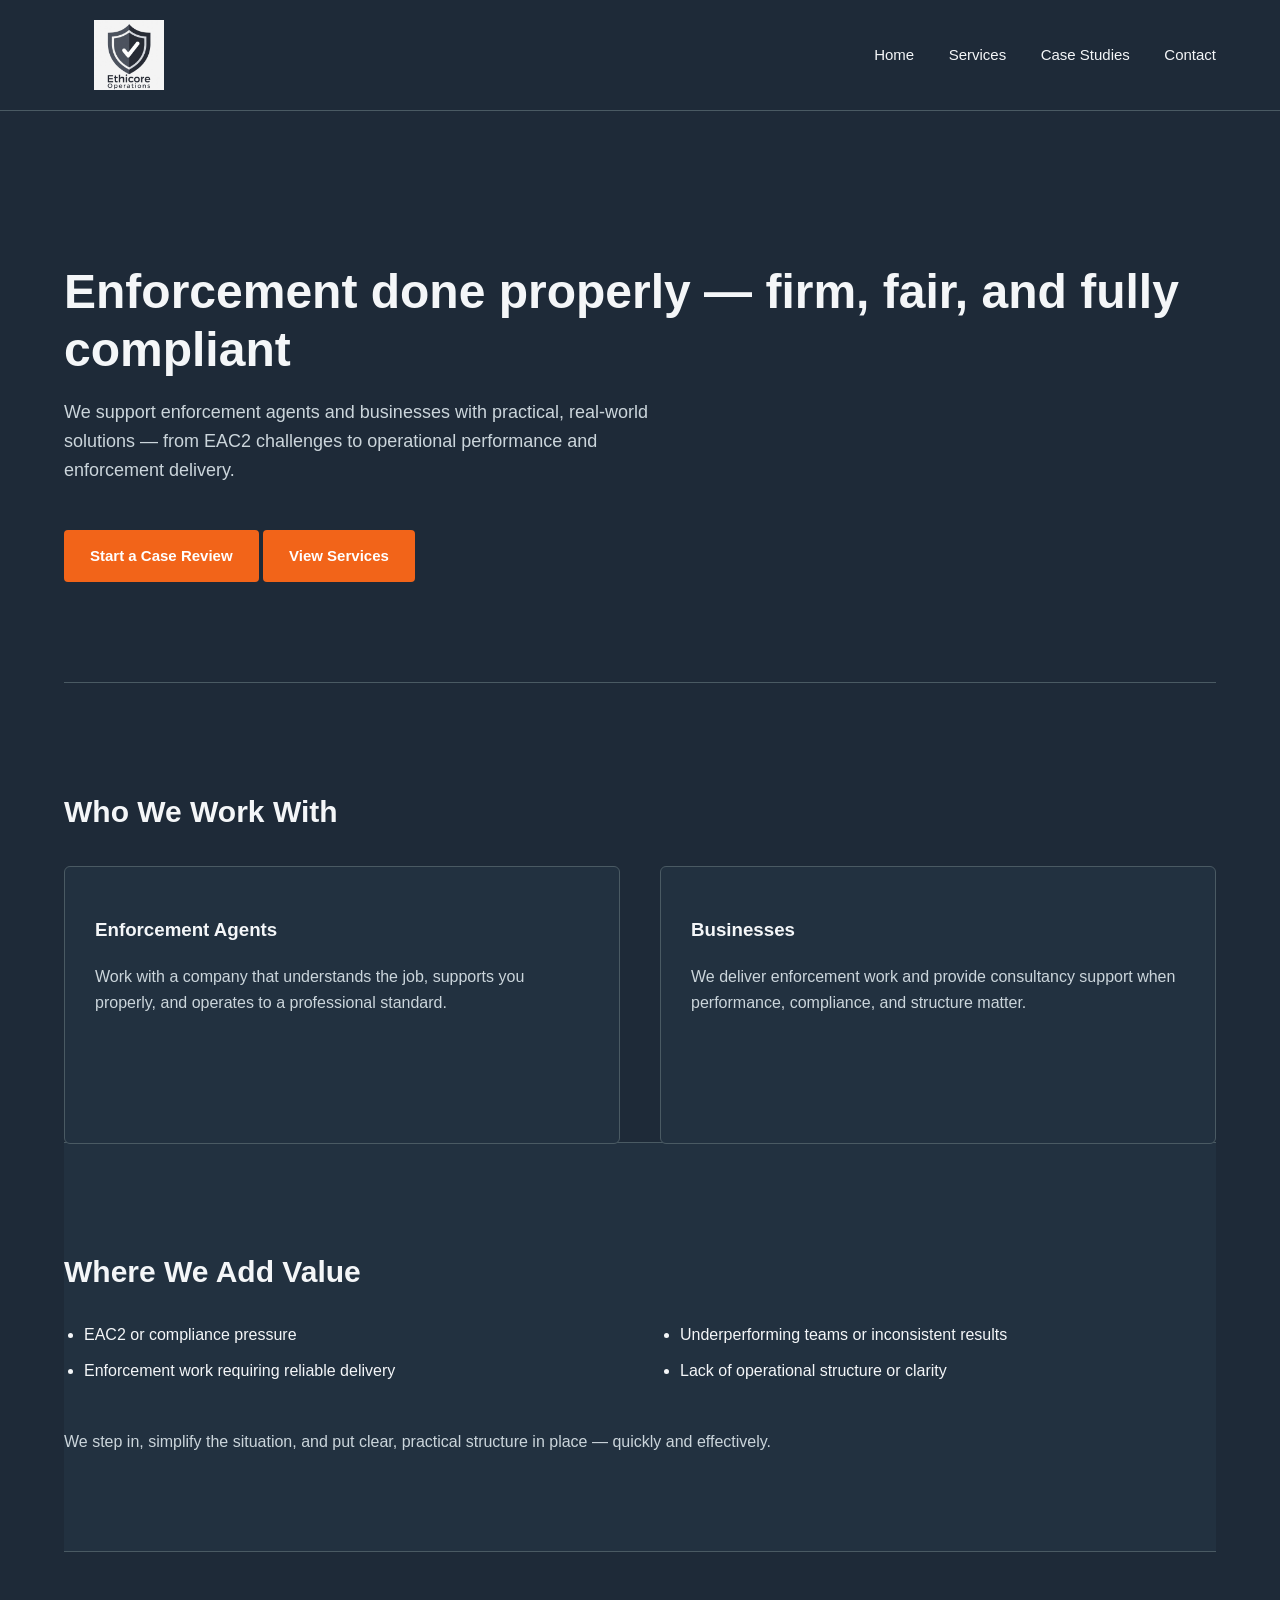
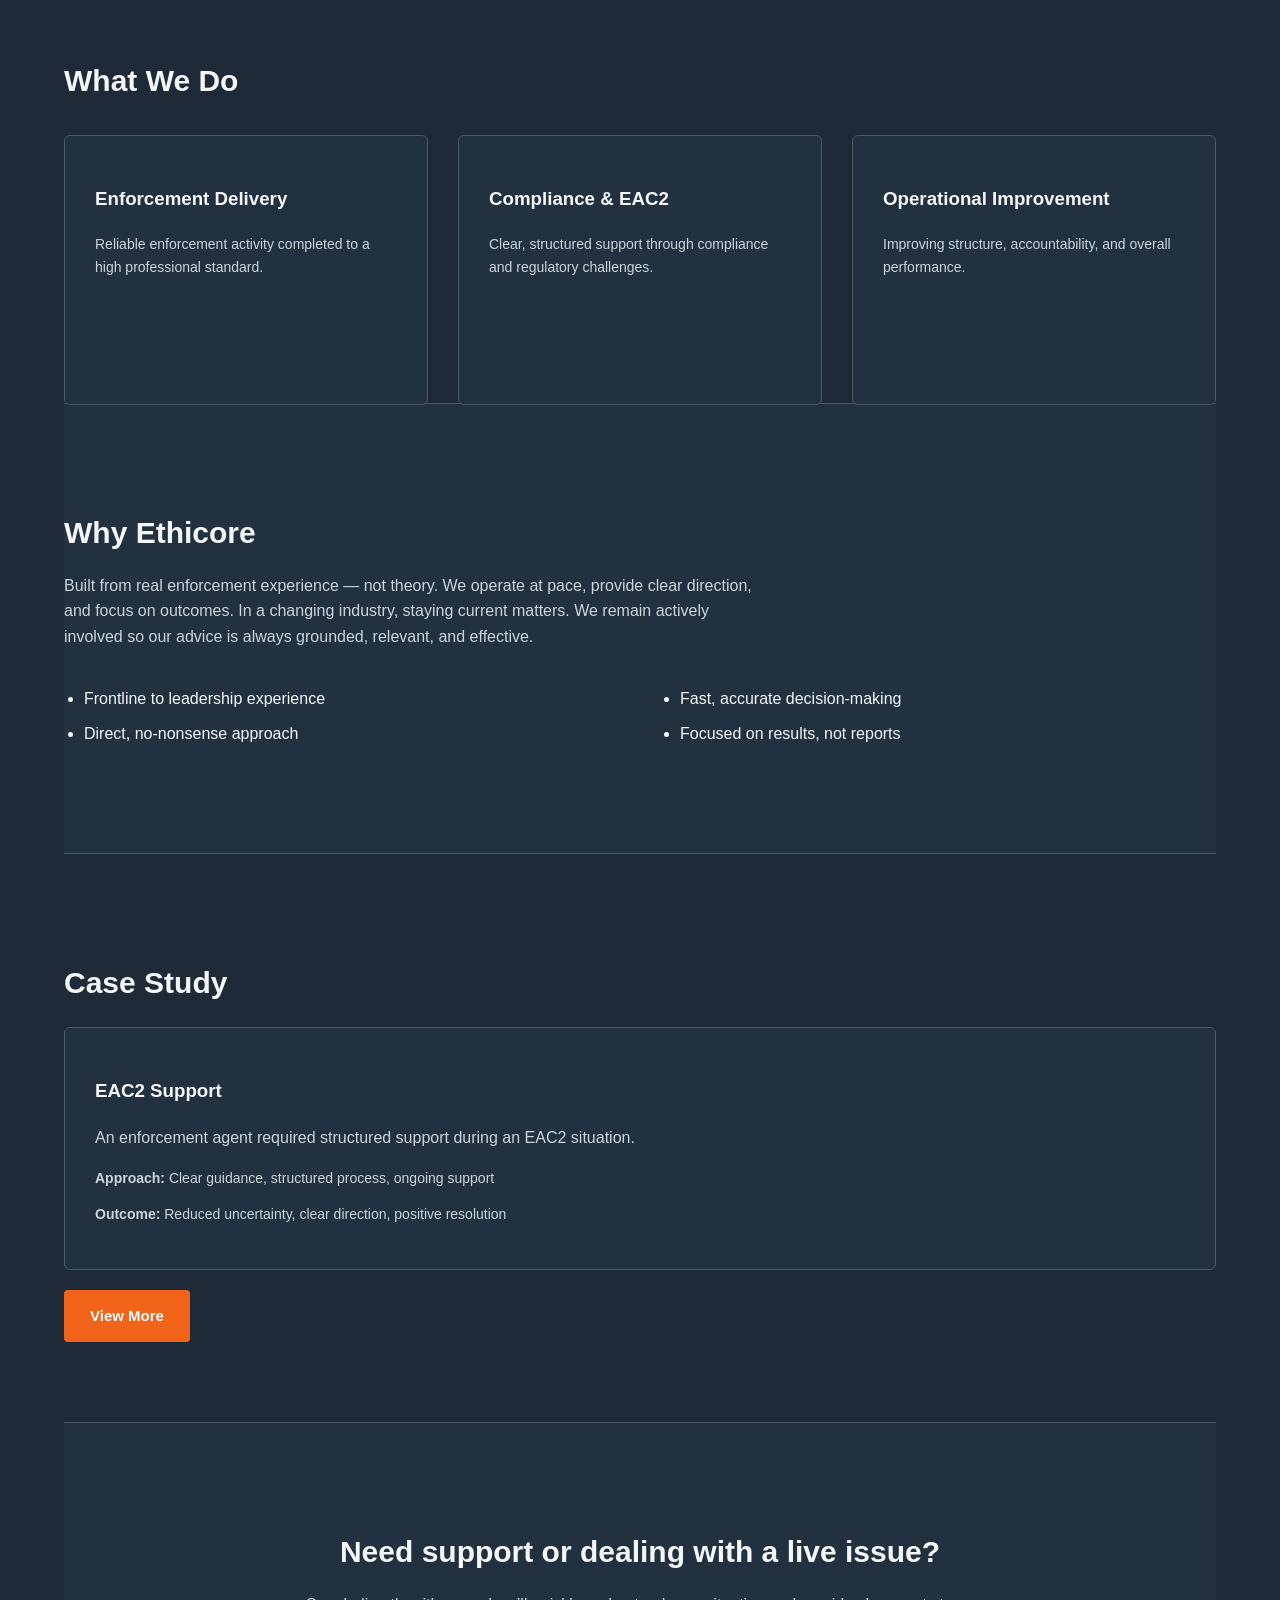
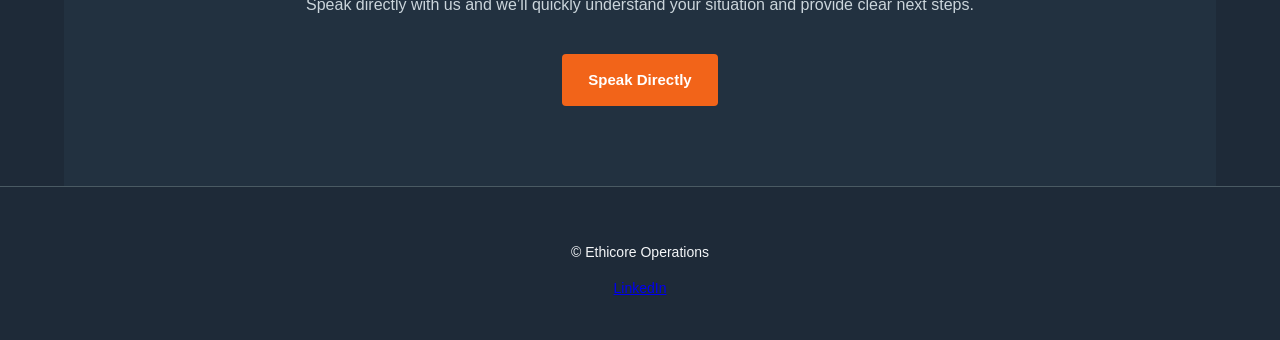
==== commit 1b802fb2: "Add files via upload" ====
--- a/index.html
+++ b/index.html
@@ -26,10 +26,13 @@
 
 <!-- HERO -->
 <div class="container hero">
-    <h1>Enforcement support that delivers — on the ground and at management level</h1>
-    <p>We support enforcement agents and businesses with practical, real-world solutions.</p>
-    <a class="button" href="contact.html">Get in Touch</a>
-    <a class="button" href="services.html">View Services</a>
+    <h1>Enforcement done properly — firm, fair, and fully compliant</h1>
+    <p>We support enforcement agents and businesses with practical, real-world solutions — from EAC2 challenges to operational performance and enforcement delivery.</p>
+
+    <div style="margin-top: 25px;">
+        <a class="button" href="contact.html">Start a Case Review</a>
+        <a class="button" href="services.html">View Services</a>
+    </div>
 </div>
 
 <!-- WHO WE WORK WITH -->
@@ -39,12 +42,12 @@
     <div class="grid-2">
         <div class="card">
             <h3>Enforcement Agents</h3>
-            <p>Work with a company that understands the job properly and provides real support when it matters.</p>
+            <p>Work with a company that understands the job, supports you properly, and operates to a professional standard.</p>
         </div>
 
         <div class="card">
             <h3>Businesses</h3>
-            <p>Reliable enforcement delivery and consultancy support when you need performance, structure, and results.</p>
+            <p>We deliver enforcement work and provide consultancy support when performance, compliance, and structure matter.</p>
         </div>
     </div>
 </div>
@@ -56,14 +59,16 @@
     <div class="grid-2">
         <ul>
             <li>EAC2 or compliance pressure</li>
-            <li>Enforcement work needing delivery</li>
+            <li>Enforcement work requiring reliable delivery</li>
         </ul>
 
         <ul>
-            <li>Underperforming teams</li>
-            <li>Lack of structure</li>
+            <li>Underperforming teams or inconsistent results</li>
+            <li>Lack of operational structure or clarity</li>
         </ul>
     </div>
+
+    <p style="margin-top:20px;">We step in, simplify the situation, and put clear, practical structure in place — quickly and effectively.</p>
 </div>
 
 <!-- SERVICES -->
@@ -73,17 +78,17 @@
     <div class="grid-3">
         <div class="card">
             <h3>Enforcement Delivery</h3>
-            <p>Professional, reliable enforcement work completed to a high standard.</p>
+            <p class="small">Reliable enforcement activity completed to a high professional standard.</p>
         </div>
 
         <div class="card">
             <h3>Compliance & EAC2</h3>
-            <p>Clear, practical support through compliance and regulatory challenges.</p>
+            <p class="small">Clear, structured support through compliance and regulatory challenges.</p>
         </div>
 
         <div class="card">
             <h3>Operational Improvement</h3>
-            <p>Improving structure, performance, and overall efficiency.</p>
+            <p class="small">Improving structure, accountability, and overall performance.</p>
         </div>
     </div>
 </div>
@@ -92,15 +97,19 @@
 <div class="container section alt">
     <h2>Why Ethicore</h2>
 
-    <div class="grid-2">
+    <p style="max-width:700px;">
+        Built from real enforcement experience — not theory. We operate at pace, provide clear direction, and focus on outcomes. In a changing industry, staying current matters. We remain actively involved so our advice is always grounded, relevant, and effective.
+    </p>
+
+    <div class="grid-2" style="margin-top:20px;">
         <ul>
-            <li>Real enforcement experience</li>
-            <li>No-nonsense approach</li>
+            <li>Frontline to leadership experience</li>
+            <li>Direct, no-nonsense approach</li>
         </ul>
 
         <ul>
-            <li>Fast and accurate</li>
-            <li>Built on real experience</li>
+            <li>Fast, accurate decision-making</li>
+            <li>Focused on results, not reports</li>
         </ul>
     </div>
 </div>
@@ -111,12 +120,10 @@
 
     <div class="card">
         <h3>EAC2 Support</h3>
-        <p>Structured guidance for an agent facing an EAC2 issue.</p>
-        <ul>
-            <li>Clear direction</li>
-            <li>Reduced uncertainty</li>
-            <li>Positive outcome</li>
-        </ul>
+        <p>An enforcement agent required structured support during an EAC2 situation.</p>
+
+        <p class="small"><strong>Approach:</strong> Clear guidance, structured process, ongoing support</p>
+        <p class="small"><strong>Outcome:</strong> Reduced uncertainty, clear direction, positive resolution</p>
     </div>
 
     <a class="button" href="case-studies.html">View More</a>
@@ -124,8 +131,9 @@
 
 <!-- CTA -->
 <div class="container section alt cta">
-    <h2>Need support?</h2>
-    <a class="button" href="contact.html">Get in Touch</a>
+    <h2>Need support or dealing with a live issue?</h2>
+    <p>Speak directly with us and we’ll quickly understand your situation and provide clear next steps.</p>
+    <a class="button" href="contact.html">Speak Directly</a>
 </div>
 
 <div class="footer">
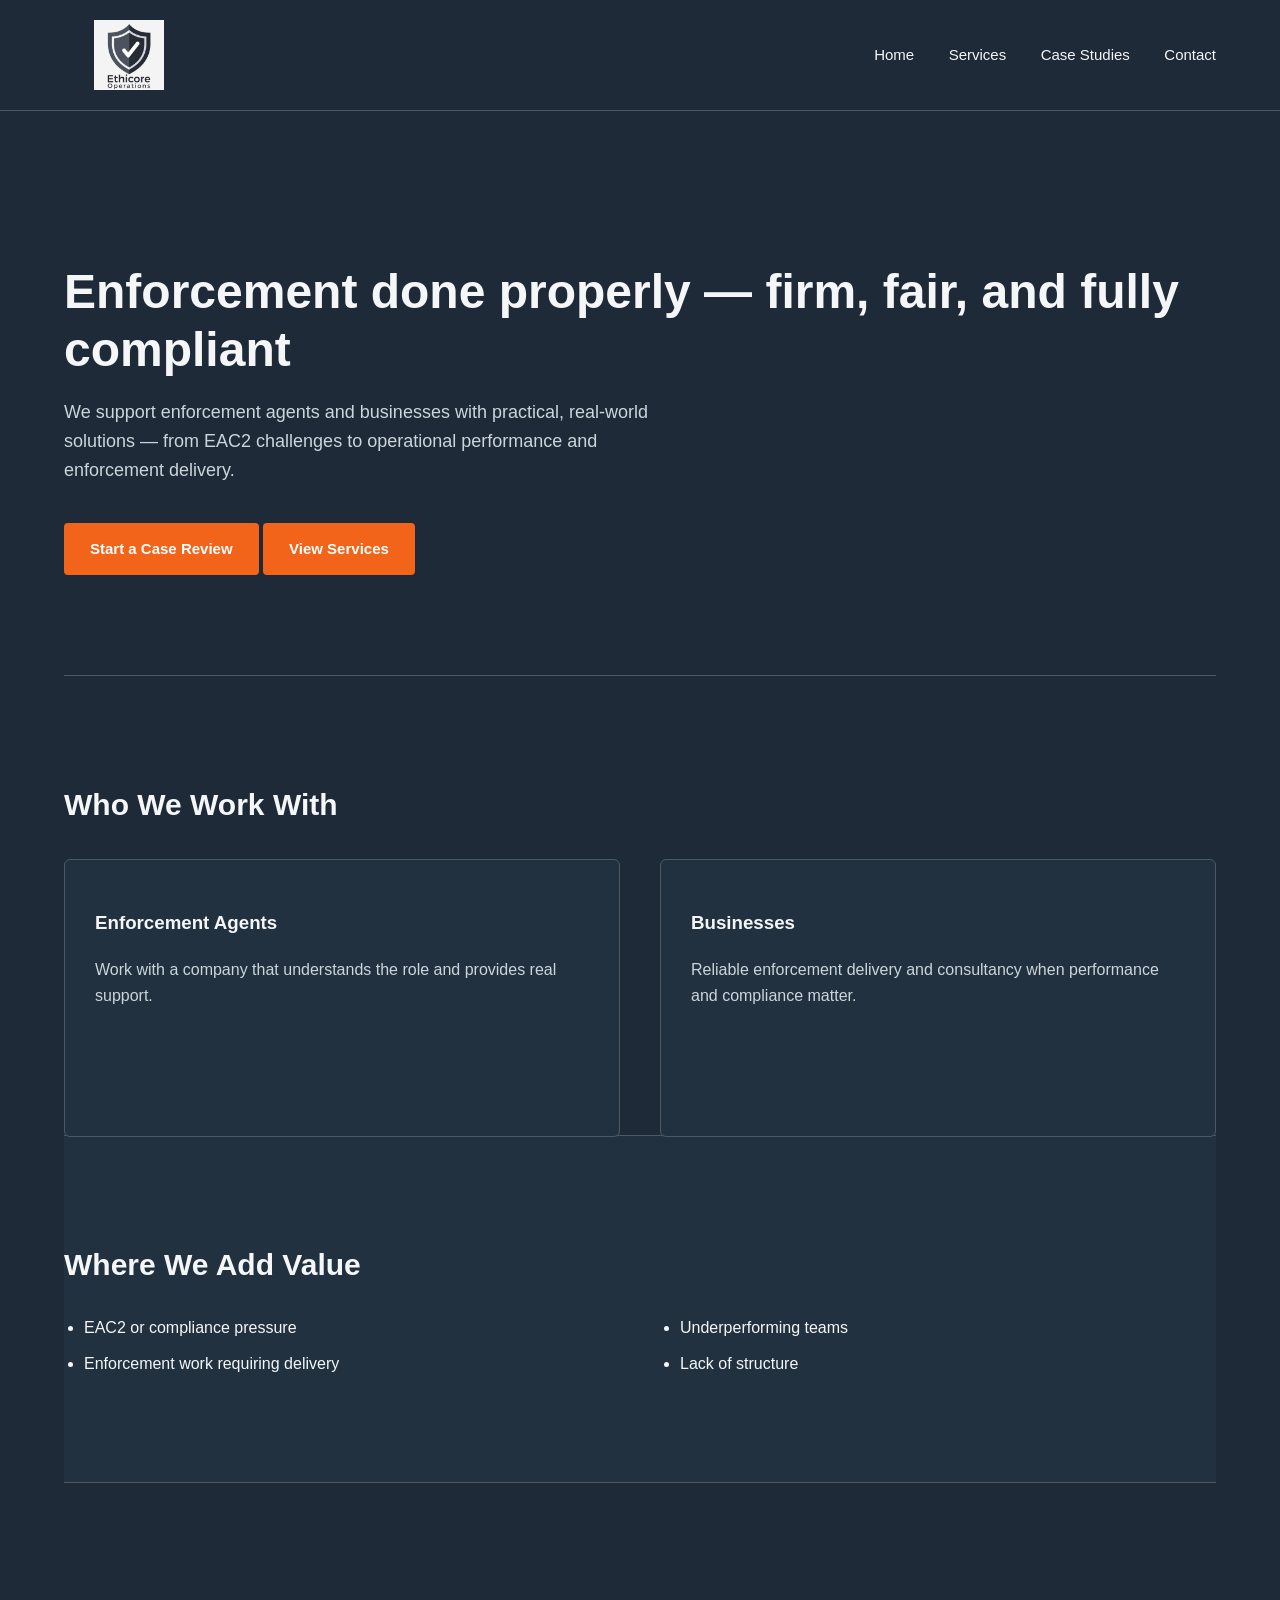
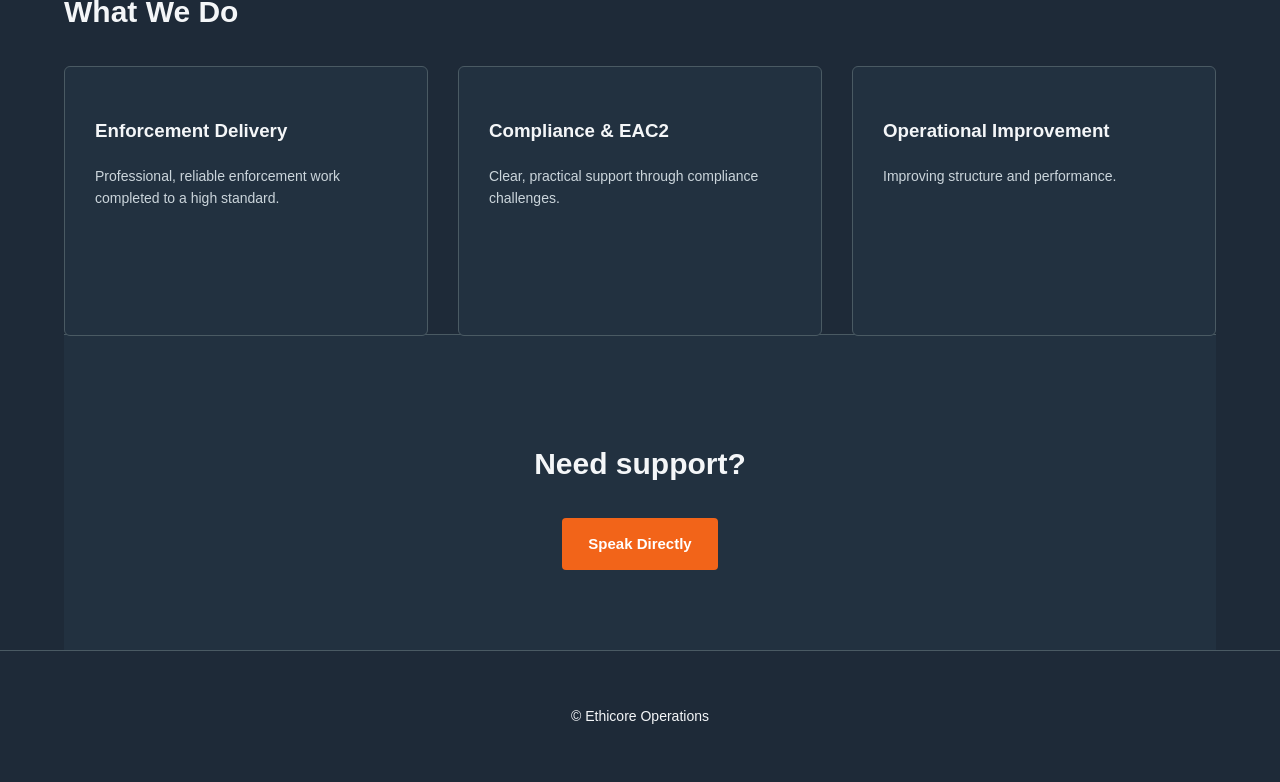
==== commit 00a65e4d: "Add files via upload" ====
--- a/index.html
+++ b/index.html
@@ -1,7 +1,12 @@
 <!DOCTYPE html>
-<html>
+<html lang="en">
 <head>
-    <title>Ethicore Operations</title>
+    <title>Ethical Enforcement Services UK | Ethicore Operations</title>
+
+    <meta name="description" content="Ethical enforcement support for agents and businesses. EAC2 guidance, enforcement delivery, and operational improvement from real industry experience.">
+
+    <meta name="viewport" content="width=device-width, initial-scale=1.0">
+
     <link rel="stylesheet" href="/styles.css">
 </head>
 <body>
@@ -11,7 +16,7 @@
         <nav>
             <div class="logo-container">
                 <a href="index.html">
-                    <img src="/images/logo.jpg" alt="Ethicore Operations" class="logo">
+                    <img src="/images/logo.jpg" alt="Ethicore Operations Logo" class="logo">
                 </a>
             </div>
             <div>
@@ -24,121 +29,74 @@
     </div>
 </header>
 
-<!-- HERO -->
 <div class="container hero">
     <h1>Enforcement done properly — firm, fair, and fully compliant</h1>
     <p>We support enforcement agents and businesses with practical, real-world solutions — from EAC2 challenges to operational performance and enforcement delivery.</p>
 
-    <div style="margin-top: 25px;">
-        <a class="button" href="contact.html">Start a Case Review</a>
-        <a class="button" href="services.html">View Services</a>
-    </div>
+    <a class="button" href="contact.html">Start a Case Review</a>
+    <a class="button" href="services.html">View Services</a>
 </div>
 
-<!-- WHO WE WORK WITH -->
 <div class="container section">
     <h2>Who We Work With</h2>
 
     <div class="grid-2">
         <div class="card">
             <h3>Enforcement Agents</h3>
-            <p>Work with a company that understands the job, supports you properly, and operates to a professional standard.</p>
+            <p>Work with a company that understands the role and provides real support.</p>
         </div>
 
         <div class="card">
             <h3>Businesses</h3>
-            <p>We deliver enforcement work and provide consultancy support when performance, compliance, and structure matter.</p>
+            <p>Reliable enforcement delivery and consultancy when performance and compliance matter.</p>
         </div>
     </div>
 </div>
 
-<!-- VALUE -->
 <div class="container section alt">
     <h2>Where We Add Value</h2>
 
     <div class="grid-2">
         <ul>
             <li>EAC2 or compliance pressure</li>
-            <li>Enforcement work requiring reliable delivery</li>
+            <li>Enforcement work requiring delivery</li>
         </ul>
 
         <ul>
-            <li>Underperforming teams or inconsistent results</li>
-            <li>Lack of operational structure or clarity</li>
+            <li>Underperforming teams</li>
+            <li>Lack of structure</li>
         </ul>
     </div>
-
-    <p style="margin-top:20px;">We step in, simplify the situation, and put clear, practical structure in place — quickly and effectively.</p>
 </div>
 
-<!-- SERVICES -->
 <div class="container section">
     <h2>What We Do</h2>
 
     <div class="grid-3">
         <div class="card">
             <h3>Enforcement Delivery</h3>
-            <p class="small">Reliable enforcement activity completed to a high professional standard.</p>
+            <p class="small">Professional, reliable enforcement work completed to a high standard.</p>
         </div>
 
         <div class="card">
             <h3>Compliance & EAC2</h3>
-            <p class="small">Clear, structured support through compliance and regulatory challenges.</p>
+            <p class="small">Clear, practical support through compliance challenges.</p>
         </div>
 
         <div class="card">
             <h3>Operational Improvement</h3>
-            <p class="small">Improving structure, accountability, and overall performance.</p>
+            <p class="small">Improving structure and performance.</p>
         </div>
     </div>
 </div>
 
-<!-- WHY -->
-<div class="container section alt">
-    <h2>Why Ethicore</h2>
-
-    <p style="max-width:700px;">
-        Built from real enforcement experience — not theory. We operate at pace, provide clear direction, and focus on outcomes. In a changing industry, staying current matters. We remain actively involved so our advice is always grounded, relevant, and effective.
-    </p>
-
-    <div class="grid-2" style="margin-top:20px;">
-        <ul>
-            <li>Frontline to leadership experience</li>
-            <li>Direct, no-nonsense approach</li>
-        </ul>
-
-        <ul>
-            <li>Fast, accurate decision-making</li>
-            <li>Focused on results, not reports</li>
-        </ul>
-    </div>
-</div>
-
-<!-- CASE -->
-<div class="container section">
-    <h2>Case Study</h2>
-
-    <div class="card">
-        <h3>EAC2 Support</h3>
-        <p>An enforcement agent required structured support during an EAC2 situation.</p>
-
-        <p class="small"><strong>Approach:</strong> Clear guidance, structured process, ongoing support</p>
-        <p class="small"><strong>Outcome:</strong> Reduced uncertainty, clear direction, positive resolution</p>
-    </div>
-
-    <a class="button" href="case-studies.html">View More</a>
-</div>
-
-<!-- CTA -->
 <div class="container section alt cta">
-    <h2>Need support or dealing with a live issue?</h2>
-    <p>Speak directly with us and we’ll quickly understand your situation and provide clear next steps.</p>
+    <h2>Need support?</h2>
     <a class="button" href="contact.html">Speak Directly</a>
 </div>
 
 <div class="footer">
     <p>© Ethicore Operations</p>
-    <a href="https://www.linkedin.com/company/ethicore-operations/" target="_blank">LinkedIn</a>
 </div>
 
 </body>
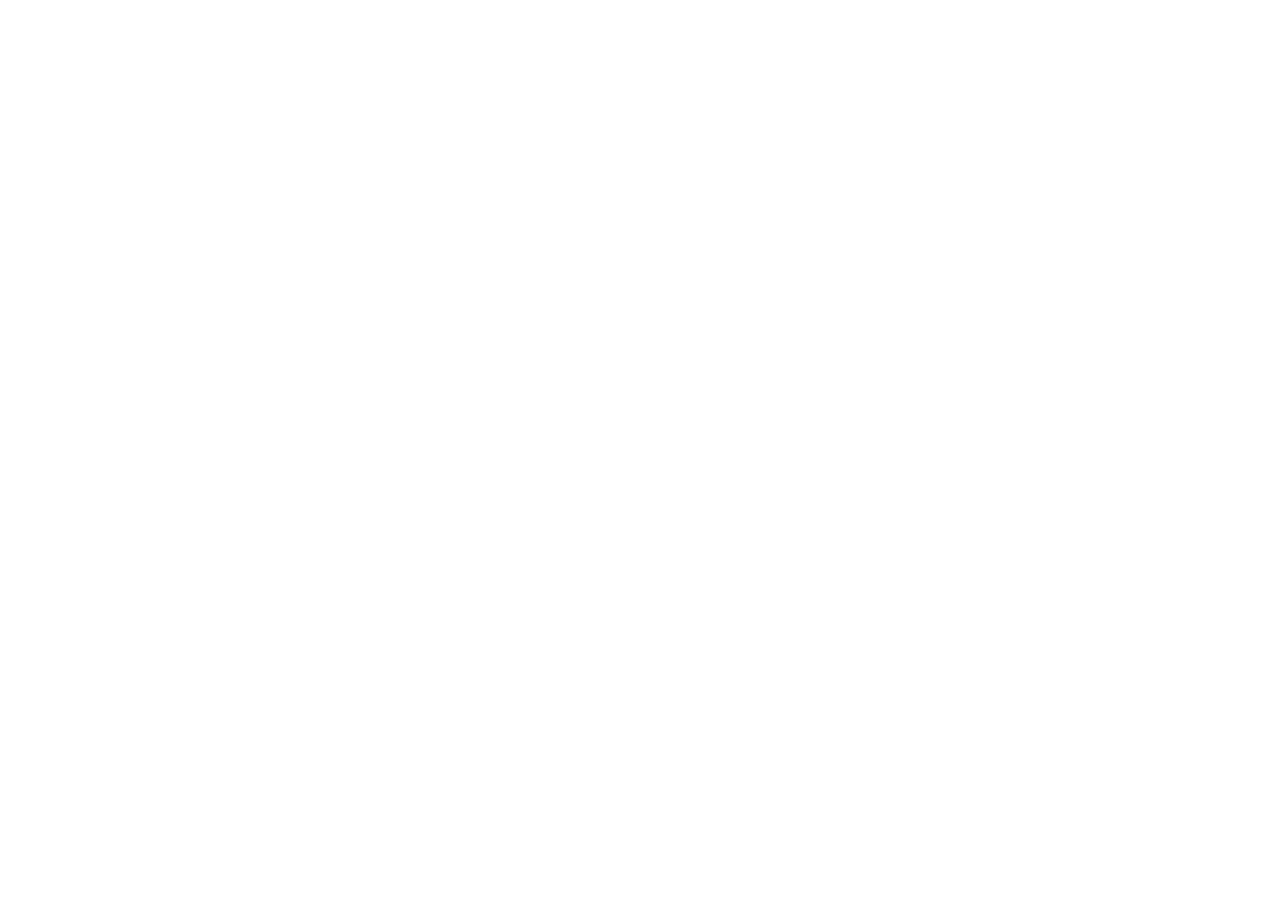
==== commit 65b69fa0: "Add files via upload" ====
--- a/index.html
+++ b/index.html
@@ -1,103 +1,25 @@
-<!DOCTYPE html>
-<html lang="en">
-<head>
-    <title>Ethical Enforcement Services UK | Ethicore Operations</title>
-
-    <meta name="description" content="Ethical enforcement support for agents and businesses. EAC2 guidance, enforcement delivery, and operational improvement from real industry experience.">
-
-    <meta name="viewport" content="width=device-width, initial-scale=1.0">
-
-    <link rel="stylesheet" href="/styles.css">
-</head>
-<body>
-
-<header>
-    <div class="container">
-        <nav>
-            <div class="logo-container">
-                <a href="index.html">
-                    <img src="/images/logo.jpg" alt="Ethicore Operations Logo" class="logo">
-                </a>
-            </div>
-            <div>
-                <a href="index.html">Home</a>
-                <a href="services.html">Services</a>
-                <a href="case-studies.html">Case Studies</a>
-                <a href="contact.html">Contact</a>
-            </div>
-        </nav>
-    </div>
-</header>
-
-<div class="container hero">
-    <h1>Enforcement done properly — firm, fair, and fully compliant</h1>
-    <p>We support enforcement agents and businesses with practical, real-world solutions — from EAC2 challenges to operational performance and enforcement delivery.</p>
-
-    <a class="button" href="contact.html">Start a Case Review</a>
-    <a class="button" href="services.html">View Services</a>
-</div>
-
-<div class="container section">
-    <h2>Who We Work With</h2>
-
-    <div class="grid-2">
-        <div class="card">
-            <h3>Enforcement Agents</h3>
-            <p>Work with a company that understands the role and provides real support.</p>
-        </div>
-
-        <div class="card">
-            <h3>Businesses</h3>
-            <p>Reliable enforcement delivery and consultancy when performance and compliance matter.</p>
-        </div>
-    </div>
-</div>
-
-<div class="container section alt">
-    <h2>Where We Add Value</h2>
-
-    <div class="grid-2">
-        <ul>
-            <li>EAC2 or compliance pressure</li>
-            <li>Enforcement work requiring delivery</li>
-        </ul>
-
-        <ul>
-            <li>Underperforming teams</li>
-            <li>Lack of structure</li>
-        </ul>
-    </div>
-</div>
-
-<div class="container section">
-    <h2>What We Do</h2>
-
-    <div class="grid-3">
-        <div class="card">
-            <h3>Enforcement Delivery</h3>
-            <p class="small">Professional, reliable enforcement work completed to a high standard.</p>
-        </div>
-
-        <div class="card">
-            <h3>Compliance & EAC2</h3>
-            <p class="small">Clear, practical support through compliance challenges.</p>
-        </div>
-
-        <div class="card">
-            <h3>Operational Improvement</h3>
-            <p class="small">Improving structure and performance.</p>
-        </div>
-    </div>
-</div>
-
-<div class="container section alt cta">
-    <h2>Need support?</h2>
-    <a class="button" href="contact.html">Speak Directly</a>
-</div>
-
-<div class="footer">
-    <p>© Ethicore Operations</p>
-</div>
-
-</body>
-</html>+<!DOCTYPE html>
+<html lang="en">
+  <head>
+    <meta charset="UTF-8" />
+    <meta name="viewport" content="width=device-width, initial-scale=1.0, maximum-scale=1" />
+    <title>Ethicore Operations</title>
+    <meta name="description" content="Ethicore Operations — built on Replit. Update this description to reflect the app." />
+    <meta name="robots" content="index, follow" />
+    <meta property="og:title" content="Ethicore Operations" />
+    <meta property="og:description" content="Ethicore Operations — built on Replit. Update this description to reflect the app." />
+    <meta property="og:type" content="website" />
+    <meta name="twitter:card" content="summary_large_image" />
+    <meta name="twitter:title" content="Ethicore Operations" />
+    <meta name="twitter:description" content="Ethicore Operations — built on Replit. Update this description to reflect the app." />
+    <link rel="icon" type="image/svg+xml" href="/favicon.svg" />
+    <link rel="preconnect" href="https://fonts.googleapis.com">
+    <link rel="preconnect" href="https://fonts.gstatic.com" crossorigin>
+    <link href="https://fonts.googleapis.com/css2?family=Inter:wght@400;500;600;700&display=swap" rel="stylesheet">
+    <script type="module" crossorigin src="/assets/index-B_yqhRBp.js"></script>
+    <link rel="stylesheet" crossorigin href="/assets/index-BmDn0795.css">
+  </head>
+  <body>
+    <div id="root"></div>
+  </body>
+</html>
